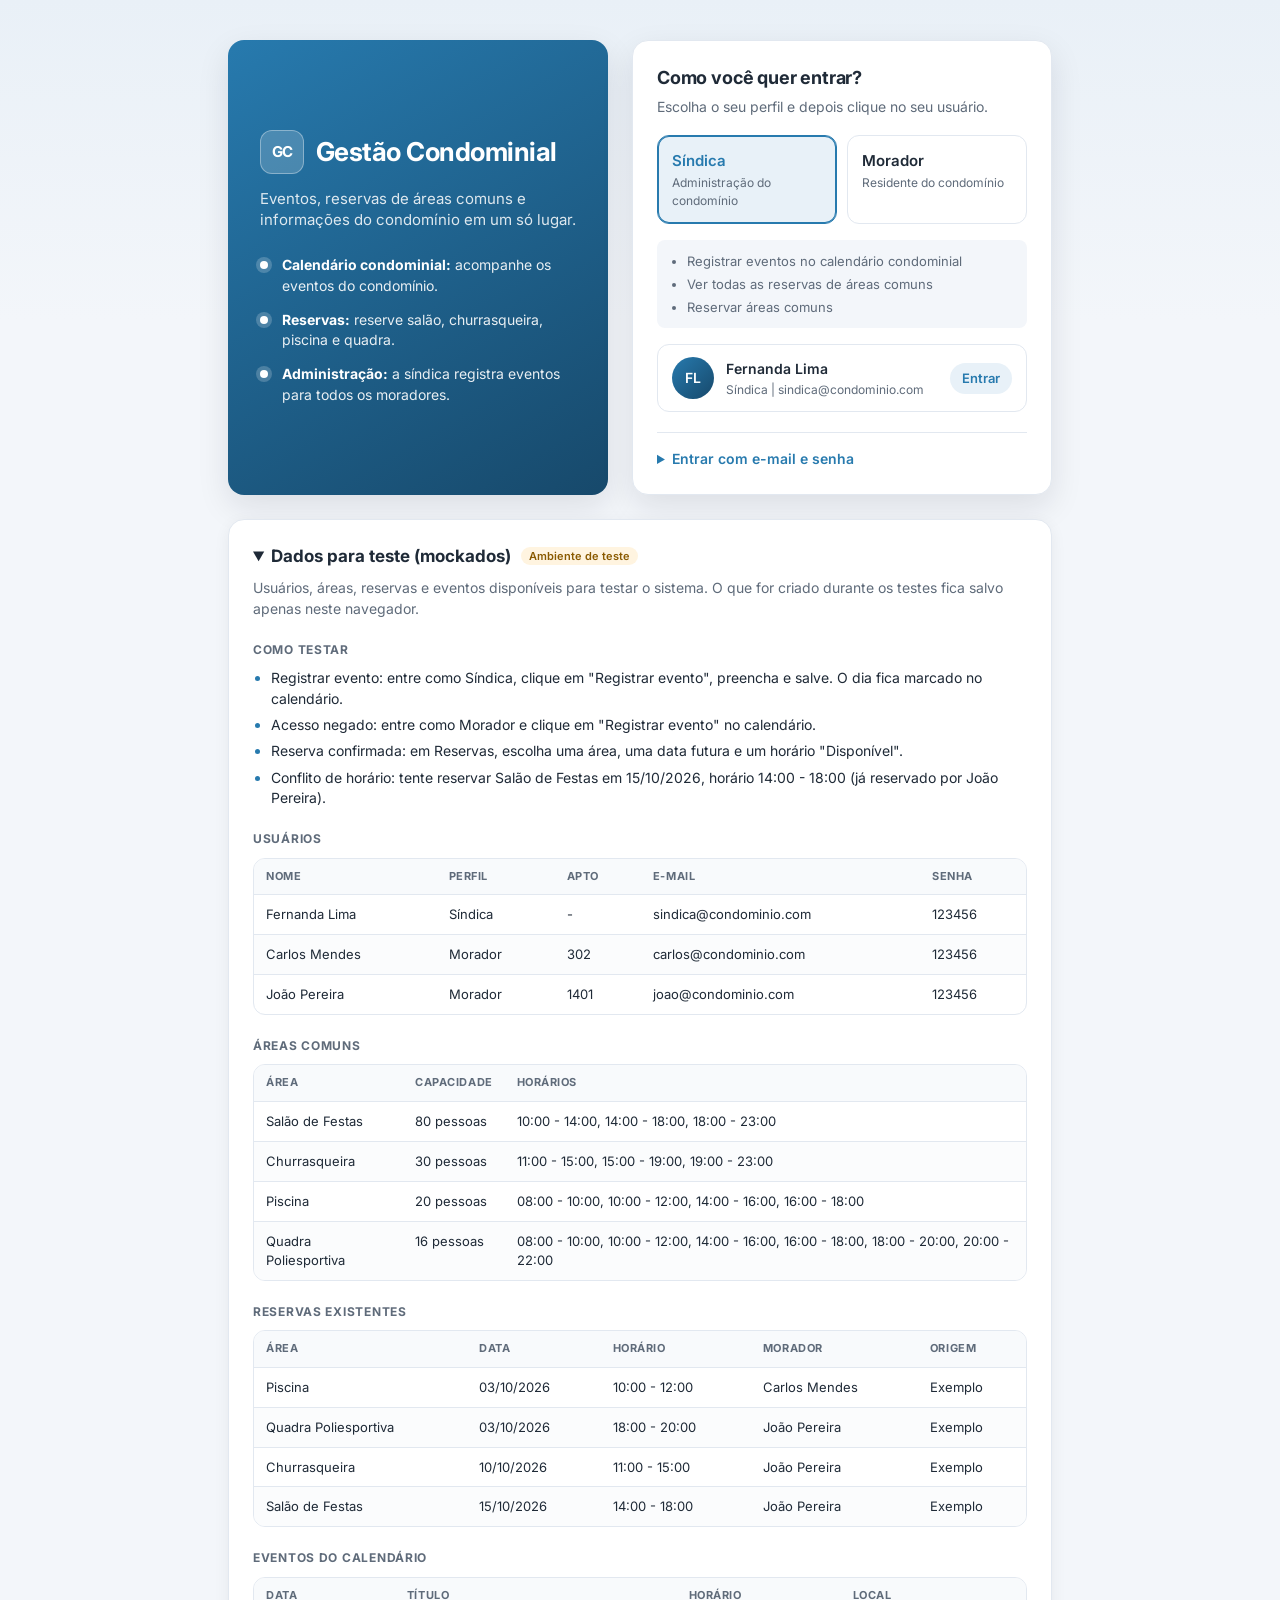
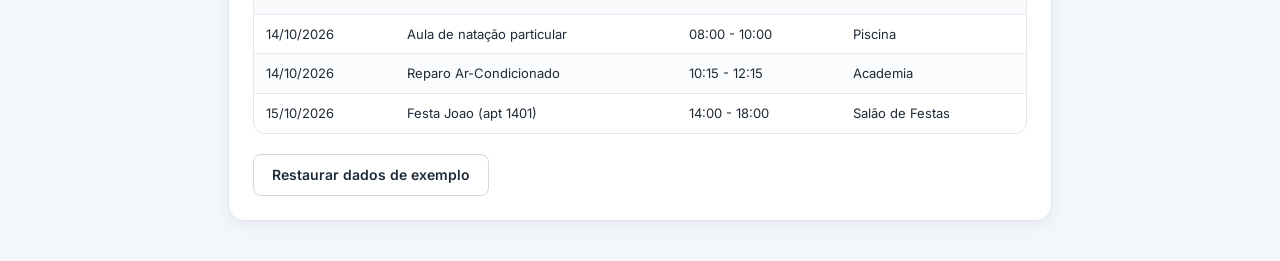
==== pages/calendario-condominial.html @ 02d70ce8 "Adiciona registro de eventos, reservas de areas comuns e pagina inicial" ====
<!DOCTYPE html>
<!--
    calendario-condominial.html
    Página principal após o login. Mostra o calendário do condomínio
    (reaproveitando Calendario.js e Calendario.css) e, ao lado, o painel
    de registro de eventos, liberado apenas para a síndica (administrador).

    data-raiz="../" no <body>: esta página está um nível abaixo da raiz
    (usado por caminho() em Comum.js para montar os links).
-->
<html lang="pt-BR">
<head>
    <meta charset="UTF-8">
    <meta name="viewport" content="width=device-width, initial-scale=1.0">
    <title>Calendário Condominial | Gestão Condominial</title>
    <!-- Estilos do calendário (arquivo original) -->
    <link rel="stylesheet" href="../css/Calendario.css" />
    <!-- Estilos das telas novas; vem depois para ajustar o layout da página -->
    <link rel="stylesheet" href="../css/Sistema.css" />
</head>
<body data-raiz="../">
    <!-- Cabeçalho com menu e usuário logado, montado por renderizarTopo() em Comum.js -->
    <header id="topo" class="topo"></header>

    <main class="pagina">
        <!-- "layout" coloca o calendário e o painel lado a lado (ou empilhados no celular) -->
        <div class="layout">

            <!-- Calendário: mesma estrutura e ids do index.html, pois o Calendario.js
                 procura estes elementos pelo id. O botão "Adicionar Evento" original
                 foi omitido aqui: o registro passa pelo painel ao lado, que verifica
                 a permissão do usuário. -->
            <div class="container">
                <h1 class="header-title" style="text-align: center;">Calendário</h1>

                <!-- Navegação entre meses -->
                <div class="calendar-navigation">
                    <button id="prev-month" class="arrow-btn">&lt;</button>
                    <span id="month-title">Outubro 2026</span>
                    <button id="next-month" class="arrow-btn">&gt;</button>
                </div>

                <!-- Grade do mês: nomes dos dias + dias gerados pelo Calendario.js -->
                <div class="calendar-grid">
                    <div class="day-name">Dom</div>
                    <div class="day-name">Seg</div>
                    <div class="day-name">Ter</div>
                    <div class="day-name">Qua</div>
                    <div class="day-name">Qui</div>
                    <div class="day-name">Sex</div>
                    <div class="day-name">Sáb</div>

                    <div id="calendar-days" class="days-container"></div>
                </div>

                <!-- Lista de eventos do dia clicado (aparece ao clicar em um dia) -->
                <div id="list-container" class="list-container hidden">
                    <h2 id="calendar-description" class="calendar-description">Eventos em:</h2>
                    <div id="events-list"></div>
                </div>
            </div>

            <!-- Painel de registro de eventos (controlado por RegistroEvento.js) -->
            <section class="painel">
                <h2 class="painel-titulo">Eventos do condomínio</h2>
                <p class="painel-texto">
                    Eventos registrados pela administração ficam visíveis no calendário para todos os moradores.
                </p>

                <!-- Mensagens de sucesso, erro de validação ou acesso negado -->
                <div id="mensagem-evento" class="mensagem hidden" role="alert"></div>

                <!-- Abre o formulário (síndica) ou mostra "Acesso negado" (morador) -->
                <button id="btn-novo-evento" type="button" class="btn btn-primario btn-bloco">Registrar evento</button>

                <!-- Formulário do evento; começa escondido -->
                <form id="form-evento" class="formulario hidden" novalidate>
                    <label class="campo">
                        Título
                        <input type="text" id="evento-titulo" maxlength="80" required>
                    </label>
                    <label class="campo">
                        Data
                        <input type="date" id="evento-data" required>
                    </label>
                    <!-- Início e término lado a lado -->
                    <div class="campo-linha">
                        <label class="campo">
                            Início
                            <input type="time" id="evento-inicio" required>
                        </label>
                        <label class="campo">
                            Término
                            <input type="time" id="evento-fim" required>
                        </label>
                    </div>
                    <label class="campo">
                        Local <span class="campo-ajuda">(opcional)</span>
                        <input type="text" id="evento-local" maxlength="60">
                    </label>
                    <div class="form-acoes">
                        <button type="button" id="btn-cancelar-evento" class="btn btn-secundario">Cancelar</button>
                        <button type="submit" class="btn btn-primario">Salvar</button>
                    </div>
                </form>
            </section>
        </div>
    </main>

    <!-- Ordem importa: RegistroEvento.js usa variáveis e funções do Calendario.js,
         por isso é carregado por último. -->
    <script src="../js/DadosMock.js"></script>
    <script src="../js/Comum.js"></script>
    <script src="../js/Calendario.js"></script>
    <script src="../js/RegistroEvento.js"></script>
</body>
</html>
---- css/Calendario.css ----
:root {
    --primary-color: #277aae;
    --background-color: #f5f7fa;
    --card-background: #ffffff;
    --text-color: #333333;
}

body {
    font-family: -apple-system, BlinkMacSystemFont, "Segoe UI", Roboto, Helvetica, Arial, sans-serif;
    background-color: var(--background-color);
    color: var(--text-color);
    margin: 0;
    padding: 20px;
    display: flex;
    justify-content: center;
}

.container {
    width: 100%;
    max-width: 400px;
    background: var(--card-background);
    border-radius: 12px;
    padding: 20px;
    box-shadow: 0 4px 15px rgba(0,0,0,0.05);
}

.header-title {
    font-size: 24px;
    font-weight: bold;
    margin-top: 0;
    margin-bottom: 20px;
}

.calendar-navigation {
    display: flex;
    justify-content: space-between;
    align-items: center;
    margin-bottom: 15px;
    font-weight: bold;
}

.arrow-btn {
    background: none;
    border: none;
    font-size: 18px;
    color: var(--primary-color);
    cursor: pointer;
    padding: 5px 10px;
}

.calendar-grid {
    display: grid;
    grid-template-columns: repeat(7, 1fr);
    gap: 5px;
    text-align: center;
}

.day-name {
    font-size: 12px;
    color: #060505;
    font-weight: 600;
    padding-bottom: 5px;
}

.days-container {
    display: contents;
    color: #060505;
}

.day {
    padding: 10px 0;
    font-size: 14px;
    cursor: pointer;
    border-radius: 50%;
    position: relative;
    aspect-ratio: 1;
    display: flex;
    align-items: center;
    justify-content: center;
}

.day:hover {
    background-color: #9fa2a9b0;
}

.day.marked::after {
    content: '';
    position: absolute;
    bottom: 3px;
    width: 5px;
    height: 5px;
    background-color: var(--primary-color);
    border-radius: 50%;
}

.day.selected {
    background-color: var(--primary-color) !important;
    color: white;
    bottom: 5px;
    border-radius: 100px; 
}

.day.selected::after {
    background-color: white;
}

.day.empty {
    cursor: default;
    background: none !important;
}

.list-container {
    margin-top: 25px;
    border-top: 1px solid #eee;
    padding-top: 15px;
}

.add-event {
    width: 100%;
    padding: 12px;
}

.add-event:disabled {
    background-color: #ccc;
    cursor: not-allowed;
}

.hidden {
    display: none;
}

.calendar-description {
    font-size: 16px;
    font-weight: 600;
    margin-bottom: 15px;
}

.card {
    background: #fafafa;
    border-left: 4px solid var(--primary-color);
    padding: 12px;
    border-radius: 4px;
    margin-bottom: 10px;
}

.event-title {
    font-weight: bold;
    margin: 0 0 5px 0;
}

.event-time {
    font-size: 13px;
    color: #666;
    margin: 2px 0;
}

.event-local {
    font-size: 13px;
    color: #666;
    margin: 2px 0;
}

.no-event {
    color: #888;
    font-style: italic;
    font-size: 14px;
}
---- css/Sistema.css ----
/*
 * Sistema.css
 * ------------------------------------------------------------------
 * Estilos compartilhados das telas do sistema: login, página inicial,
 * registro de eventos e reservas. Usa o mesmo azul de Calendario.css
 * como cor principal, para manter a identidade visual do projeto.
 *
 * Organização:
 *   1. Fonte e variáveis
 *   2. Base
 *   3. Cabeçalho
 *   4. Layout e painéis
 *   5. Formulários
 *   6. Botões
 *   7. Mensagens
 *   8. Reservas
 *   9. Login
 *  10. Página inicial
 *  11. Dados para teste
 *  12. Telas pequenas
 */

/* ---------- 1. Fonte e variáveis ---------- */

/* Fonte Inter (Google Fonts). Sem internet, o navegador usa as
   fontes de sistema definidas no body. */
@import url("https://fonts.googleapis.com/css2?family=Inter:wght@400;500;600;700&display=swap");

:root {
    /* Cores principais */
    --primary-color: #277aae;       /* azul principal (mesmo do calendário) */
    --primary-hover: #1f6390;       /* azul mais escuro ao passar o mouse */
    --primary-dark: #17496b;        /* azul escuro (degradês) */
    --primary-soft: #e8f1f8;        /* azul bem claro (fundos de destaque) */

    /* Fundos e textos */
    --background-color: #f3f6fa;    /* fundo da página */
    --card-background: #ffffff;     /* fundo dos painéis */
    --text-color: #1f2a37;          /* texto principal */
    --muted-color: #5f6b7a;         /* texto secundário */
    --border-color: #e2e8f0;        /* bordas de painéis e campos */

    /* Mensagens */
    --success-bg: #ecf8f0;
    --success-text: #1e6b34;
    --success-border: #3aa561;
    --error-bg: #fdf0ef;
    --error-text: #a12622;
    --error-border: #d9534f;

    /* Medidas reutilizadas */
    --radius-sm: 8px;
    --radius-md: 12px;
    --radius-lg: 16px;
    --shadow-sm: 0 1px 2px rgba(16, 24, 40, 0.05);
    --shadow-md: 0 4px 16px rgba(16, 24, 40, 0.06);
    --shadow-lg: 0 12px 32px rgba(16, 24, 40, 0.10);
    --transicao: 0.15s ease;
}

/* ---------- 2. Base ---------- */

/* Sobrescreve o body do Calendario.css (que centraliza tudo em linha)
   para permitir cabeçalho em cima e conteúdo embaixo. */
body {
    font-family: "Inter", -apple-system, BlinkMacSystemFont, "Segoe UI", Roboto, Helvetica, Arial, sans-serif;
    background: linear-gradient(180deg, #e9f0f7 0, var(--background-color) 320px);
    background-color: var(--background-color);
    color: var(--text-color);
    margin: 0;
    padding: 0;
    display: block;
    min-height: 100vh;
    line-height: 1.45;
    -webkit-font-smoothing: antialiased;
}

/* Esconde elementos. O !important garante que funcione mesmo em
   elementos que definem "display" em outra classe (ex.: .formulario). */
.hidden {
    display: none !important;
}

/* Contorno visível ao navegar pelo teclado (Tab), em qualquer elemento clicável */
a:focus-visible,
button:focus-visible,
summary:focus-visible {
    outline: 2px solid var(--primary-color);
    outline-offset: 2px;
}

/* ---------- 3. Cabeçalho ---------- */

/* Barra do topo, fixa ao rolar a página */
.topo {
    position: sticky;
    top: 0;
    z-index: 10;
    background: rgba(255, 255, 255, 0.92);
    backdrop-filter: blur(8px);
    border-bottom: 1px solid var(--border-color);
    padding: 12px 24px;
    display: flex;
    flex-wrap: wrap;
    align-items: center;
    justify-content: space-between;
    gap: 12px 20px;
}

/* Nome do sistema, com um selo "GC" (Gestão Condominial) feito em CSS */
.topo-marca {
    display: flex;
    align-items: center;
    gap: 10px;
    font-weight: 700;
    font-size: 17px;
    color: var(--text-color);
    letter-spacing: -0.01em;
}

.topo-marca::before {
    content: "GC";
    width: 34px;
    height: 34px;
    border-radius: 10px;
    background: linear-gradient(135deg, var(--primary-color), var(--primary-dark));
    color: #ffffff;
    font-size: 13px;
    font-weight: 700;
    display: flex;
    align-items: center;
    justify-content: center;
}

/* Menu de navegação em formato de "pílulas" */
.topo-nav {
    display: flex;
    gap: 4px;
    padding: 4px;
    background: var(--background-color);
    border-radius: 999px;
}

.topo-link {
    color: var(--muted-color);
    text-decoration: none;
    font-size: 14px;
    font-weight: 500;
    padding: 6px 16px;
    border-radius: 999px;
    transition: background var(--transicao), color var(--transicao);
}

.topo-link:hover {
    color: var(--text-color);
    background: #ffffff;
}

/* Link da página atual */
.topo-link.ativo {
    background: #ffffff;
    color: var(--primary-color);
    font-weight: 600;
    box-shadow: var(--shadow-sm);
}

/* Nome, cargo e botão "Sair" */
.topo-usuario {
    display: flex;
    align-items: center;
    gap: 10px;
    font-size: 14px;
    font-weight: 500;
}

/* Etiqueta com o cargo (ex.: "Síndica", "Morador") */
.perfil-badge {
    font-size: 12px;
    font-weight: 600;
    padding: 3px 10px;
    border-radius: 999px;
    background: var(--primary-soft);
    color: var(--primary-color);
}

/* ---------- 4. Layout e painéis ---------- */

/* Espaçamento da área de conteúdo */
.pagina {
    padding: 28px 16px 40px;
}

/* Coloca os painéis lado a lado; em telas estreitas, um embaixo do outro */
.layout {
    display: flex;
    flex-wrap: wrap;
    justify-content: center;
    align-items: flex-start;
    gap: 24px;
}

/* Largura dos painéis dentro do layout (inclui o .container do calendário) */
.layout > .container,
.layout > .painel {
    flex: 1 1 340px;
    max-width: 420px;
}

/* Deixa o cartão do calendário com a mesma borda e sombra dos painéis */
.layout > .container {
    border: 1px solid var(--border-color);
    box-shadow: var(--shadow-md);
    border-radius: var(--radius-lg);
}

/* Cartão branco que envolve cada bloco de conteúdo */
.painel {
    background: var(--card-background);
    border: 1px solid var(--border-color);
    border-radius: var(--radius-lg);
    padding: 24px;
    box-shadow: var(--shadow-md);
}

.painel-titulo {
    font-size: 18px;
    font-weight: 700;
    letter-spacing: -0.01em;
    margin: 0 0 6px 0;
}

/* Texto explicativo abaixo do título */
.painel-texto {
    font-size: 14px;
    color: var(--muted-color);
    margin: 0 0 18px 0;
}

/* ---------- 5. Formulários ---------- */

/* Campos empilhados com espaço entre eles */
.formulario {
    display: flex;
    flex-direction: column;
    gap: 16px;
}

/* Um campo: rótulo em cima, entrada embaixo.
   Também usado no <fieldset> de horários (por isso zera borda/padding). */
.campo {
    display: flex;
    flex-direction: column;
    gap: 6px;
    font-size: 13px;
    font-weight: 600;
    color: var(--text-color);
    border: none;
    padding: 0;
    margin: 0;
    min-width: 0;
}

.campo legend {
    padding: 0;
    margin-bottom: 8px;
}

/* Caixas de texto, data, hora e seleção */
.campo input,
.campo select {
    font: inherit;
    font-size: 14px;
    font-weight: 400;
    color: inherit;
    background: #ffffff;
    padding: 10px 12px;
    border: 1px solid #cfd8e3;
    border-radius: var(--radius-sm);
    transition: border-color var(--transicao), box-shadow var(--transicao);
}

.campo input:hover,
.campo select:hover {
    border-color: #aebccb;
}

/* Campo em foco: borda azul com um halo suave */
.campo input:focus,
.campo select:focus {
    outline: none;
    border-color: var(--primary-color);
    box-shadow: 0 0 0 3px rgba(39, 122, 174, 0.18);
}

/* Dois campos na mesma linha (ex.: início e término) */
.campo-linha {
    display: grid;
    grid-template-columns: 1fr 1fr;
    gap: 12px;
}

/* Texto de ajuda pequeno e cinza */
.campo-ajuda {
    font-size: 12px;
    font-weight: 400;
    color: var(--muted-color);
    margin: 0;
}

/* Botões do rodapé do formulário, alinhados à direita */
.form-acoes {
    display: flex;
    justify-content: flex-end;
    gap: 10px;
    margin-top: 4px;
}

/* ---------- 6. Botões ---------- */

/* Base comum a todos os botões */
.btn {
    font: inherit;
    font-size: 14px;
    font-weight: 600;
    padding: 10px 18px;
    border-radius: var(--radius-sm);
    border: 1px solid transparent;
    cursor: pointer;
    transition: background var(--transicao), border-color var(--transicao),
                box-shadow var(--transicao), transform var(--transicao);
}

/* Leve "afundar" ao clicar */
.btn:active {
    transform: translateY(1px);
}

/* Ação principal (azul) */
.btn-primario {
    background: var(--primary-color);
    color: #ffffff;
    box-shadow: 0 1px 2px rgba(23, 73, 107, 0.25);
}

.btn-primario:hover {
    background: var(--primary-hover);
    box-shadow: 0 4px 12px rgba(23, 73, 107, 0.25);
}

/* Ação secundária (branco com borda) */
.btn-secundario {
    background: #ffffff;
    color: var(--text-color);
    border-color: #cfd8e3;
}

.btn-secundario:hover {
    background: var(--background-color);
    border-color: #aebccb;
}

/* Botão ocupando toda a largura */
.btn-bloco {
    width: 100%;
}

/* Botão menor (ex.: "Sair") */
.btn-pequeno {
    padding: 6px 12px;
    font-size: 13px;
}

/* Links com aparência de botão */
a.btn {
    display: inline-block;
    text-decoration: none;
}

/* ---------- 7. Mensagens ---------- */

/* Caixa de mensagem com uma faixa colorida à esquerda;
   a cor vem de .mensagem-sucesso ou .mensagem-erro */
.mensagem {
    font-size: 14px;
    font-weight: 500;
    padding: 12px 14px;
    border-radius: var(--radius-sm);
    border-left: 4px solid transparent;
    margin-bottom: 16px;
}

.mensagem-sucesso {
    background: var(--success-bg);
    color: var(--success-text);
    border-left-color: var(--success-border);
}

.mensagem-erro {
    background: var(--error-bg);
    color: var(--error-text);
    border-left-color: var(--error-border);
}

/* Texto exibido quando uma lista está vazia */
.lista-vazia {
    font-size: 14px;
    font-weight: 400;
    font-style: italic;
    color: #8a94a3;
    margin: 0;
}

/* ---------- 8. Reservas ---------- */

/* Grade de horários: quantas colunas couberem, com no mínimo 130px cada */
.lista-horarios {
    display: grid;
    grid-template-columns: repeat(auto-fill, minmax(130px, 1fr));
    gap: 10px;
}

/* Aviso "Selecione uma área..." ocupa a linha inteira da grade */
.lista-horarios .lista-vazia {
    grid-column: 1 / -1;
}

/* Botão de um horário (faixa de horas + situação) */
.horario {
    font: inherit;
    color: inherit;
    text-align: left;
    display: flex;
    flex-direction: column;
    gap: 4px;
    padding: 12px;
    background: #ffffff;
    border: 1px solid var(--border-color);
    border-radius: var(--radius-md);
    cursor: pointer;
    transition: border-color var(--transicao), box-shadow var(--transicao), background var(--transicao);
}

.horario:hover {
    border-color: var(--primary-color);
    box-shadow: var(--shadow-sm);
}

/* Faixa de horário (ex.: "14:00 - 18:00") */
.horario-hora {
    font-size: 14px;
    font-weight: 600;
}

/* Situação com um pontinho colorido antes do texto:
   verde para "Disponível"... */
.horario-status {
    display: flex;
    align-items: center;
    gap: 6px;
    font-size: 12px;
    font-weight: 500;
    color: var(--success-text);
}

.horario-status::before {
    content: "";
    width: 7px;
    height: 7px;
    border-radius: 50%;
    background: currentColor;
}

/* ...e vermelho para "Ocupado", com fundo acinzentado */
.horario.ocupado {
    background: #f7f8fa;
}

.horario.ocupado .horario-status {
    color: var(--error-text);
}

/* Horário escolhido pelo morador */
.horario.selecionado {
    background: var(--primary-soft);
    border-color: var(--primary-color);
    box-shadow: inset 0 0 0 1px var(--primary-color);
}

/* Lista "Minhas reservas" sem marcadores */
.lista-reservas {
    list-style: none;
    padding: 0;
    margin: 0;
    display: flex;
    flex-direction: column;
    gap: 10px;
}

/* Cada reserva, com a faixa azul à esquerda como os cards do calendário */
.reserva-item {
    background: #f8fafc;
    border: 1px solid var(--border-color);
    border-left: 4px solid var(--primary-color);
    border-radius: var(--radius-sm);
    padding: 12px 14px;
}

.reserva-area {
    font-weight: 600;
    margin: 0 0 4px 0;
}

.reserva-detalhe {
    font-size: 13px;
    color: var(--muted-color);
    margin: 0;
}

/* ---------- 9. Login ---------- */

/* Tela dividida: apresentação à esquerda e acesso à direita.
   Em telas estreitas, as partes ficam uma embaixo da outra. */
.login {
    min-height: 100vh;
    box-sizing: border-box;
    display: flex;
    flex-wrap: wrap;
    align-items: stretch;
    justify-content: center;
    align-content: center;
    gap: 24px;
    padding: 40px 16px;
}

/* Bloco de apresentação: cartão azul em degradê com texto branco */
.login-apresentacao {
    flex: 1 1 300px;
    max-width: 380px;
    box-sizing: border-box;
    padding: 36px 32px;
    border-radius: var(--radius-lg);
    background: linear-gradient(150deg, var(--primary-color) 0%, var(--primary-dark) 100%);
    color: #ffffff;
    box-shadow: var(--shadow-lg);
    display: flex;
    flex-direction: column;
    justify-content: center;
}

/* Nome do sistema, com o mesmo selo "GC" do cabeçalho (em versão clara) */
.login-marca {
    display: flex;
    align-items: center;
    gap: 12px;
    font-size: 26px;
    font-weight: 700;
    letter-spacing: -0.02em;
    margin: 0 0 14px 0;
}

.login-marca::before {
    content: "GC";
    width: 42px;
    height: 42px;
    flex-shrink: 0;
    border-radius: 12px;
    background: rgba(255, 255, 255, 0.18);
    border: 1px solid rgba(255, 255, 255, 0.35);
    font-size: 15px;
    display: flex;
    align-items: center;
    justify-content: center;
}

.login-texto {
    font-size: 15px;
    color: rgba(255, 255, 255, 0.85);
    margin: 0 0 24px 0;
}

/* Lista dos recursos do sistema, com marcadores circulares próprios */
.login-recursos {
    list-style: none;
    margin: 0;
    padding: 0;
    display: flex;
    flex-direction: column;
    gap: 14px;
    font-size: 14px;
    color: rgba(255, 255, 255, 0.9);
}

.login-recursos li {
    position: relative;
    padding-left: 22px;
}

.login-recursos li::before {
    content: "";
    position: absolute;
    left: 0;
    top: 6px;
    width: 8px;
    height: 8px;
    border-radius: 50%;
    background: #ffffff;
    box-shadow: 0 0 0 4px rgba(255, 255, 255, 0.2);
}

.login-recursos strong {
    color: #ffffff;
}

/* Painel de acesso (perfis, usuários e formulário) */
.login-acesso {
    flex: 1 1 340px;
    max-width: 420px;
    box-sizing: border-box;
    box-shadow: var(--shadow-lg);
}

/* Botões de perfil lado a lado */
.perfis {
    display: grid;
    grid-template-columns: repeat(auto-fit, minmax(140px, 1fr));
    gap: 10px;
    margin-bottom: 16px;
}

/* Um botão de perfil (nome + resumo) */
.perfil-opcao {
    font: inherit;
    color: inherit;
    text-align: left;
    display: flex;
    flex-direction: column;
    gap: 2px;
    padding: 14px;
    background: #ffffff;
    border: 1px solid var(--border-color);
    border-radius: var(--radius-md);
    cursor: pointer;
    transition: border-color var(--transicao), background var(--transicao), box-shadow var(--transicao);
}

.perfil-opcao:hover {
    border-color: var(--primary-color);
}

/* Perfil escolhido */
.perfil-opcao[aria-pressed="true"] {
    background: var(--primary-soft);
    border-color: var(--primary-color);
    box-shadow: inset 0 0 0 1px var(--primary-color);
}

.perfil-nome {
    font-size: 15px;
    font-weight: 600;
}

.perfil-opcao[aria-pressed="true"] .perfil-nome {
    color: var(--primary-color);
}

.perfil-resumo {
    font-size: 12px;
    color: var(--muted-color);
}

/* O que o perfil escolhido pode fazer, em uma caixa cinza clara */
.perfil-permissoes {
    margin: 0 0 16px 0;
    padding: 12px 14px 12px 30px;
    background: var(--background-color);
    border-radius: var(--radius-sm);
    font-size: 13px;
    color: var(--muted-color);
    display: flex;
    flex-direction: column;
    gap: 4px;
}

/* Cartões dos usuários */
.usuarios-lista {
    display: flex;
    flex-direction: column;
    gap: 8px;
}

/* Um cartão de usuário: avatar, nome/detalhe e "Entrar" */
.usuario-card {
    font: inherit;
    color: inherit;
    text-align: left;
    width: 100%;
    display: flex;
    align-items: center;
    gap: 12px;
    padding: 12px 14px;
    background: #ffffff;
    border: 1px solid var(--border-color);
    border-radius: var(--radius-md);
    cursor: pointer;
    transition: border-color var(--transicao), box-shadow var(--transicao), transform var(--transicao);
}

.usuario-card:hover {
    border-color: var(--primary-color);
    box-shadow: var(--shadow-md);
    transform: translateY(-1px);
}

/* Círculo com as iniciais do nome */
.avatar {
    width: 42px;
    height: 42px;
    flex-shrink: 0;
    border-radius: 50%;
    background: linear-gradient(135deg, var(--primary-color), var(--primary-dark));
    color: #ffffff;
    font-size: 14px;
    font-weight: 600;
    display: flex;
    align-items: center;
    justify-content: center;
}

/* Nome e detalhe ocupam o espaço do meio */
.usuario-info {
    flex: 1;
    min-width: 0;
    display: flex;
    flex-direction: column;
    gap: 2px;
}

.usuario-nome {
    font-size: 14px;
    font-weight: 600;
}

/* E-mail longo é cortado com "..." em vez de quebrar o cartão */
.usuario-detalhe {
    font-size: 12px;
    color: var(--muted-color);
    overflow: hidden;
    text-overflow: ellipsis;
    white-space: nowrap;
}

/* Texto "Entrar" em formato de pequeno botão */
.usuario-entrar {
    font-size: 13px;
    font-weight: 600;
    color: var(--primary-color);
    padding: 6px 12px;
    border-radius: 999px;
    background: var(--primary-soft);
    transition: background var(--transicao), color var(--transicao);
}

.usuario-card:hover .usuario-entrar {
    background: var(--primary-color);
    color: #ffffff;
}

/* Login com e-mail e senha, recolhido por padrão */
.login-manual {
    margin-top: 20px;
    padding-top: 16px;
    border-top: 1px solid var(--border-color);
}

.login-manual summary {
    cursor: pointer;
    font-size: 14px;
    font-weight: 600;
    color: var(--primary-color);
}

.login-manual .formulario {
    margin-top: 16px;
}

/* ---------- 10. Página inicial ---------- */

/* Coluna central da página inicial */
.inicio {
    max-width: 1080px;
    margin: 0 auto;
    display: flex;
    flex-direction: column;
    gap: 24px;
}

/* Faixa de boas-vindas: azul em degradê, saudação à esquerda e atalhos à direita */
.boas-vindas {
    display: flex;
    flex-wrap: wrap;
    align-items: center;
    justify-content: space-between;
    gap: 20px;
    padding: 28px 32px;
    border: none;
    background: linear-gradient(135deg, var(--primary-color) 0%, var(--primary-dark) 100%);
    color: #ffffff;
    box-shadow: var(--shadow-lg);
}

.boas-vindas-titulo {
    font-size: 26px;
    font-weight: 700;
    letter-spacing: -0.02em;
    margin: 0 0 4px 0;
}

.boas-vindas-data {
    font-size: 14px;
    color: rgba(255, 255, 255, 0.8);
    margin: 0;
}

/* Botões de atalho */
.acoes-rapidas {
    display: flex;
    flex-wrap: wrap;
    gap: 10px;
}

/* Na faixa azul, o botão principal fica branco... */
.boas-vindas .btn-primario {
    background: #ffffff;
    color: var(--primary-dark);
}

.boas-vindas .btn-primario:hover {
    background: var(--primary-soft);
}

/* ...e os secundários ficam translúcidos */
.boas-vindas .btn-secundario {
    background: rgba(255, 255, 255, 0.12);
    border-color: rgba(255, 255, 255, 0.35);
    color: #ffffff;
}

.boas-vindas .btn-secundario:hover {
    background: rgba(255, 255, 255, 0.22);
}

/* Painéis em colunas: quantas couberem, com no mínimo 290px cada */
.inicio-grade {
    display: grid;
    grid-template-columns: repeat(auto-fit, minmax(290px, 1fr));
    align-items: start;
    gap: 24px;
}

/* Título do painel com um link à direita, separados por uma linha */
.painel-cabecalho {
    display: flex;
    align-items: baseline;
    justify-content: space-between;
    gap: 10px;
    padding-bottom: 14px;
    margin-bottom: 16px;
    border-bottom: 1px solid var(--border-color);
}

.painel-cabecalho .painel-titulo {
    margin: 0;
}

.painel-link {
    font-size: 13px;
    font-weight: 600;
    color: var(--primary-color);
    text-decoration: none;
    white-space: nowrap;
}

.painel-link:hover {
    text-decoration: underline;
}

/* Lista de eventos/reservas */
.lista-eventos {
    list-style: none;
    padding: 0;
    margin: 0;
    display: flex;
    flex-direction: column;
    gap: 6px;
}

/* Um item: selo de data + informações; destaca ao passar o mouse */
.evento-item {
    display: flex;
    align-items: center;
    gap: 14px;
    padding: 8px;
    margin: 0 -8px;
    border-radius: var(--radius-md);
    transition: background var(--transicao);
}

.evento-item:hover {
    background: var(--background-color);
}

/* Selo com o dia e o mês */
.data-badge {
    width: 50px;
    flex-shrink: 0;
    padding: 6px 0;
    text-align: center;
    border-radius: 10px;
    background: var(--primary-soft);
    color: var(--primary-color);
    border: 1px solid #d3e4f1;
}

.data-badge-dia {
    display: block;
    font-size: 19px;
    font-weight: 700;
    line-height: 1.1;
}

.data-badge-mes {
    display: block;
    font-size: 11px;
    font-weight: 600;
    text-transform: uppercase;
    letter-spacing: 0.04em;
}

.evento-info {
    min-width: 0;
}

.evento-nome {
    font-size: 14px;
    font-weight: 600;
    margin: 0 0 2px 0;
}

.evento-detalhe {
    font-size: 13px;
    color: var(--muted-color);
    margin: 0;
}

/* Dados do usuário: rótulo à esquerda, valor à direita, com linhas divisórias */
.dados-perfil {
    display: grid;
    grid-template-columns: auto 1fr;
    margin: 12px 0 0 0;
    font-size: 14px;
}

.dados-perfil dt,
.dados-perfil dd {
    padding: 9px 0;
    border-bottom: 1px solid var(--border-color);
}

.dados-perfil dt {
    font-weight: 500;
    color: var(--muted-color);
    padding-right: 16px;
}

.dados-perfil dd {
    margin: 0;
    font-weight: 500;
    overflow-wrap: anywhere;
}

/* Subtítulo pequeno em letras maiúsculas */
.subtitulo {
    font-size: 12px;
    font-weight: 700;
    text-transform: uppercase;
    letter-spacing: 0.06em;
    color: var(--muted-color);
    margin: 22px 0 10px 0;
}

/* Lista de permissões do perfil / dicas de teste */
.lista-permissoes {
    margin: 0;
    padding-left: 18px;
    font-size: 14px;
    display: flex;
    flex-direction: column;
    gap: 6px;
}

.lista-permissoes li::marker {
    color: var(--primary-color);
}

/* ---------- 11. Dados para teste ---------- */

/* Na tela de login, ocupa a largura toda abaixo das duas colunas */
.login > .dados-teste {
    flex: 1 1 100%;
    max-width: 824px;
    box-sizing: border-box;
}

/* Título clicável que abre/fecha a seção, com a etiqueta "Ambiente de teste" */
.dados-teste-titulo {
    cursor: pointer;
    font-size: 17px;
    font-weight: 700;
}

.dados-teste-titulo::after {
    content: "Ambiente de teste";
    margin-left: 10px;
    padding: 2px 8px;
    border-radius: 999px;
    background: #fff4e0;
    color: #8a5a00;
    font-size: 11px;
    font-weight: 600;
    vertical-align: middle;
}

.dados-teste details[open] .dados-teste-titulo {
    margin-bottom: 10px;
}

/* Contêiner da tabela: bordas arredondadas e rolagem lateral em telas pequenas */
.tabela-rolagem {
    overflow-x: auto;
    border: 1px solid var(--border-color);
    border-radius: var(--radius-md);
}

.tabela {
    width: 100%;
    border-collapse: collapse;
    font-size: 13px;
}

.tabela th,
.tabela td {
    text-align: left;
    padding: 10px 12px;
    border-bottom: 1px solid var(--border-color);
    vertical-align: top;
}

/* Cabeçalho da tabela em cinza, letras maiúsculas pequenas */
.tabela th {
    font-size: 11px;
    font-weight: 700;
    text-transform: uppercase;
    letter-spacing: 0.05em;
    color: var(--muted-color);
    background: #f8fafc;
    white-space: nowrap;
}

/* Última linha sem borda (o contêiner já tem) */
.tabela tbody tr:last-child td {
    border-bottom: none;
}

/* Linhas alternadas e destaque ao passar o mouse */
.tabela tbody tr:nth-child(even) {
    background: #fbfcfd;
}

.tabela tbody tr:hover {
    background: var(--primary-soft);
}

/* Botão "Restaurar dados de exemplo" */
.dados-teste-acoes {
    margin-top: 20px;
}

/* ---------- 12. Telas pequenas (celular) ---------- */

@media (max-width: 600px) {
    /* Cabeçalho mais compacto */
    .topo {
        padding: 10px 16px;
    }

    /* Início e término um embaixo do outro */
    .campo-linha {
        grid-template-columns: 1fr;
    }

    /* Painéis e faixas com menos espaço interno */
    .painel {
        padding: 18px;
    }

    .boas-vindas,
    .login-apresentacao {
        padding: 24px 20px;
    }

    .boas-vindas-titulo {
        font-size: 22px;
    }
}
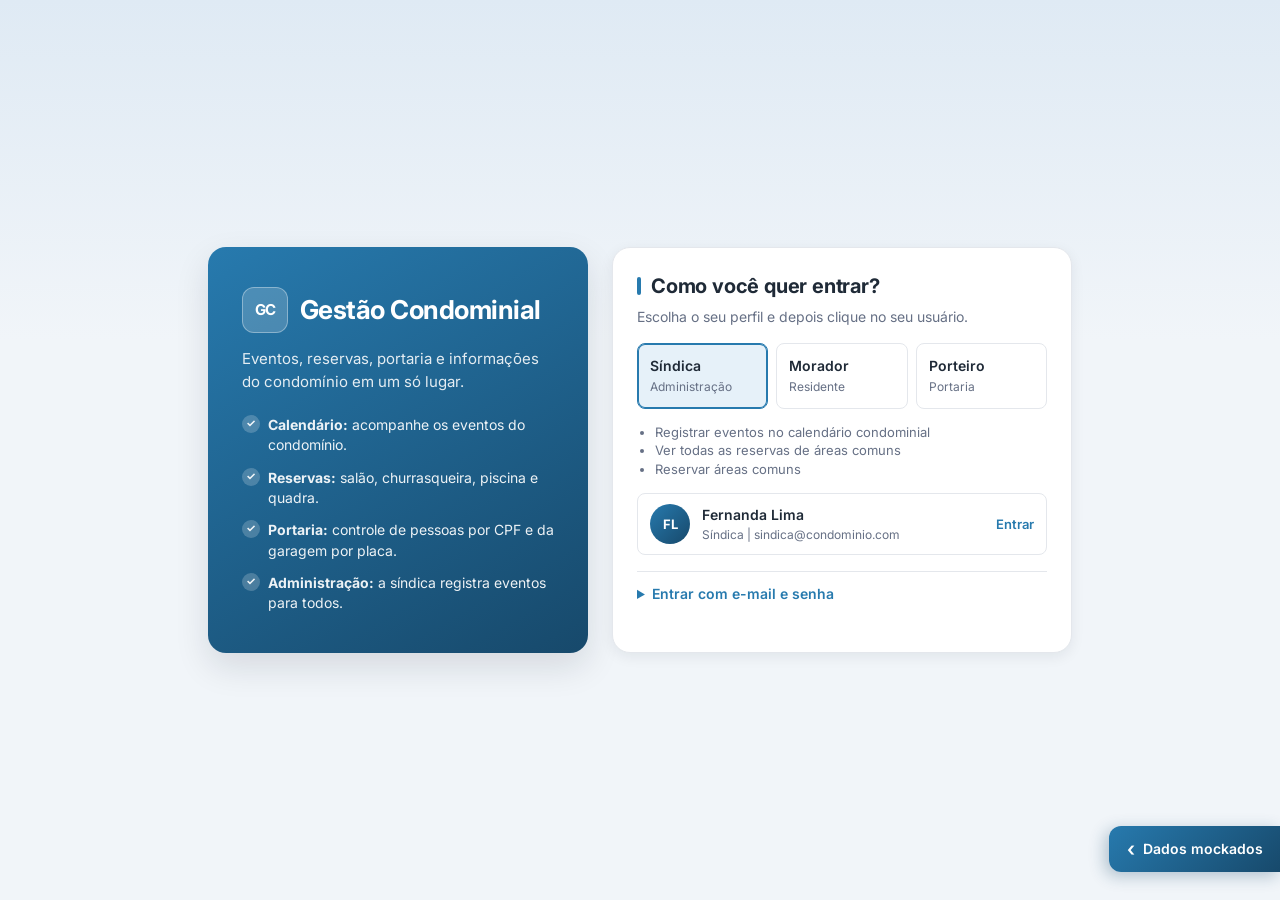
==== commit 163a054d: "porteiro, suas funções e repaginada no visual" ====
--- a/pages/calendario-condominial.html
+++ b/pages/calendario-condominial.html
@@ -95,7 +95,7 @@
                         </label>
                     </div>
                     <label class="campo">
-                        Local <span class="campo-ajuda">(opcional)</span>
+                        <span>Local <span class="campo-ajuda">(opcional)</span></span>
                         <input type="text" id="evento-local" maxlength="60">
                     </label>
                     <div class="form-acoes">
@@ -113,5 +113,6 @@
     <script src="../js/Comum.js"></script>
     <script src="../js/Calendario.js"></script>
     <script src="../js/RegistroEvento.js"></script>
+    <script src="../js/DadosTeste.js"></script>
 </body>
 </html>
--- a/css/Sistema.css
+++ b/css/Sistema.css
@@ -1,9 +1,10 @@
 /*
  * Sistema.css
  * ------------------------------------------------------------------
- * Estilos compartilhados das telas do sistema: login, página inicial,
- * registro de eventos e reservas. Usa o mesmo azul de Calendario.css
- * como cor principal, para manter a identidade visual do projeto.
+ * Estilos compartilhados das telas do sistema. Visual limpo e organizado,
+ * com o azul do calendário como cor principal: cabeçalho com selo, faixa de
+ * boas-vindas em degradê, cartões com sombra suave e títulos com destaque,
+ * resultados da portaria bem visíveis e menu lateral de dados em azul.
  *
  * Organização:
  *   1. Fonte e variáveis
@@ -16,8 +17,9 @@
  *   8. Reservas
  *   9. Login
  *  10. Página inicial
- *  11. Dados para teste
- *  12. Telas pequenas
+ *  11. Portaria
+ *  12. Menu lateral "Dados mockados"
+ *  13. Telas pequenas
  */
 
 /* ---------- 1. Fonte e variáveis ---------- */
@@ -27,20 +29,17 @@
 @import url("https://fonts.googleapis.com/css2?family=Inter:wght@400;500;600;700&display=swap");
 
 :root {
-    /* Cores principais */
     --primary-color: #277aae;       /* azul principal (mesmo do calendário) */
-    --primary-hover: #1f6390;       /* azul mais escuro ao passar o mouse */
+    --primary-hover: #1f6390;
     --primary-dark: #17496b;        /* azul escuro (degradês) */
-    --primary-soft: #e8f1f8;        /* azul bem claro (fundos de destaque) */
-
-    /* Fundos e textos */
-    --background-color: #f3f6fa;    /* fundo da página */
-    --card-background: #ffffff;     /* fundo dos painéis */
-    --text-color: #1f2a37;          /* texto principal */
-    --muted-color: #5f6b7a;         /* texto secundário */
-    --border-color: #e2e8f0;        /* bordas de painéis e campos */
-
-    /* Mensagens */
+    --primary-soft: #e6f1f9;        /* fundo de destaque claro */
+
+    --background-color: #f1f5f9;
+    --card-background: #ffffff;
+    --text-color: #1f2a37;
+    --muted-color: #667085;
+    --border-color: #e4e7ec;
+
     --success-bg: #ecf8f0;
     --success-text: #1e6b34;
     --success-border: #3aa561;
@@ -48,23 +47,21 @@
     --error-text: #a12622;
     --error-border: #d9534f;
 
-    /* Medidas reutilizadas */
     --radius-sm: 8px;
-    --radius-md: 12px;
-    --radius-lg: 16px;
-    --shadow-sm: 0 1px 2px rgba(16, 24, 40, 0.05);
-    --shadow-md: 0 4px 16px rgba(16, 24, 40, 0.06);
-    --shadow-lg: 0 12px 32px rgba(16, 24, 40, 0.10);
+    --radius-md: 14px;
+    --radius-lg: 18px;
+    --shadow-sm: 0 1px 2px rgba(16, 24, 40, 0.06);
+    --shadow-md: 0 4px 14px rgba(16, 24, 40, 0.07);
+    --shadow-lg: 0 14px 34px rgba(16, 24, 40, 0.12);
     --transicao: 0.15s ease;
 }
 
 /* ---------- 2. Base ---------- */
 
-/* Sobrescreve o body do Calendario.css (que centraliza tudo em linha)
-   para permitir cabeçalho em cima e conteúdo embaixo. */
+/* Sobrescreve o body do Calendario.css (que centraliza tudo em linha). */
 body {
     font-family: "Inter", -apple-system, BlinkMacSystemFont, "Segoe UI", Roboto, Helvetica, Arial, sans-serif;
-    background: linear-gradient(180deg, #e9f0f7 0, var(--background-color) 320px);
+    background: linear-gradient(180deg, #dfeaf4 0, var(--background-color) 340px);
     background-color: var(--background-color);
     color: var(--text-color);
     margin: 0;
@@ -76,12 +73,12 @@
 }
 
 /* Esconde elementos. O !important garante que funcione mesmo em
-   elementos que definem "display" em outra classe (ex.: .formulario). */
+   elementos que definem "display" em outra classe. */
 .hidden {
     display: none !important;
 }
 
-/* Contorno visível ao navegar pelo teclado (Tab), em qualquer elemento clicável */
+/* Contorno visível ao navegar pelo teclado (Tab) */
 a:focus-visible,
 button:focus-visible,
 summary:focus-visible {
@@ -91,23 +88,23 @@
 
 /* ---------- 3. Cabeçalho ---------- */
 
-/* Barra do topo, fixa ao rolar a página */
 .topo {
     position: sticky;
     top: 0;
     z-index: 10;
-    background: rgba(255, 255, 255, 0.92);
+    background: rgba(255, 255, 255, 0.95);
     backdrop-filter: blur(8px);
     border-bottom: 1px solid var(--border-color);
-    padding: 12px 24px;
+    box-shadow: var(--shadow-sm);
+    padding: 10px 28px;
     display: flex;
     flex-wrap: wrap;
     align-items: center;
     justify-content: space-between;
-    gap: 12px 20px;
-}
-
-/* Nome do sistema, com um selo "GC" (Gestão Condominial) feito em CSS */
+    gap: 10px 24px;
+}
+
+/* Nome do sistema com o selo "GC" (Gestão Condominial) */
 .topo-marca {
     display: flex;
     align-items: center;
@@ -120,8 +117,8 @@
 
 .topo-marca::before {
     content: "GC";
-    width: 34px;
-    height: 34px;
+    width: 36px;
+    height: 36px;
     border-radius: 10px;
     background: linear-gradient(135deg, var(--primary-color), var(--primary-dark));
     color: #ffffff;
@@ -130,9 +127,10 @@
     display: flex;
     align-items: center;
     justify-content: center;
-}
-
-/* Menu de navegação em formato de "pílulas" */
+    box-shadow: 0 2px 6px rgba(23, 73, 107, 0.3);
+}
+
+/* Menu em pílulas; a página atual fica azul e preenchida */
 .topo-nav {
     display: flex;
     gap: 4px;
@@ -145,8 +143,8 @@
     color: var(--muted-color);
     text-decoration: none;
     font-size: 14px;
-    font-weight: 500;
-    padding: 6px 16px;
+    font-weight: 600;
+    padding: 7px 18px;
     border-radius: 999px;
     transition: background var(--transicao), color var(--transicao);
 }
@@ -156,15 +154,12 @@
     background: #ffffff;
 }
 
-/* Link da página atual */
 .topo-link.ativo {
-    background: #ffffff;
-    color: var(--primary-color);
-    font-weight: 600;
-    box-shadow: var(--shadow-sm);
-}
-
-/* Nome, cargo e botão "Sair" */
+    background: var(--primary-color);
+    color: #ffffff;
+    box-shadow: 0 2px 6px rgba(39, 122, 174, 0.35);
+}
+
 .topo-usuario {
     display: flex;
     align-items: center;
@@ -173,7 +168,6 @@
     font-weight: 500;
 }
 
-/* Etiqueta com o cargo (ex.: "Síndica", "Morador") */
 .perfil-badge {
     font-size: 12px;
     font-weight: 600;
@@ -185,35 +179,51 @@
 
 /* ---------- 4. Layout e painéis ---------- */
 
-/* Espaçamento da área de conteúdo */
 .pagina {
-    padding: 28px 16px 40px;
-}
-
-/* Coloca os painéis lado a lado; em telas estreitas, um embaixo do outro */
+    padding: 28px 16px 64px;
+}
+
+/* Coluna central (portaria) */
+.coluna {
+    max-width: 680px;
+    margin: 0 auto;
+}
+
+.pagina-titulo {
+    font-size: 26px;
+    font-weight: 700;
+    letter-spacing: -0.02em;
+    margin: 0 0 4px 0;
+}
+
+.pagina-subtitulo {
+    font-size: 14px;
+    color: var(--muted-color);
+    margin: 0 0 20px 0;
+}
+
+/* Painéis lado a lado; em telas estreitas, um embaixo do outro */
 .layout {
     display: flex;
     flex-wrap: wrap;
     justify-content: center;
     align-items: flex-start;
-    gap: 24px;
-}
-
-/* Largura dos painéis dentro do layout (inclui o .container do calendário) */
+    gap: 20px;
+}
+
 .layout > .container,
 .layout > .painel {
     flex: 1 1 340px;
     max-width: 420px;
 }
 
-/* Deixa o cartão do calendário com a mesma borda e sombra dos painéis */
+/* Cartão do calendário com a mesma aparência dos painéis */
 .layout > .container {
     border: 1px solid var(--border-color);
     box-shadow: var(--shadow-md);
     border-radius: var(--radius-lg);
 }
 
-/* Cartão branco que envolve cada bloco de conteúdo */
 .painel {
     background: var(--card-background);
     border: 1px solid var(--border-color);
@@ -222,31 +232,44 @@
     box-shadow: var(--shadow-md);
 }
 
+.coluna .painel,
+.coluna .recolhivel {
+    margin-bottom: 16px;
+}
+
+/* Título com uma barrinha azul à esquerda, para separar bem as seções */
 .painel-titulo {
-    font-size: 18px;
+    display: flex;
+    align-items: center;
+    gap: 10px;
+    font-size: 17px;
     font-weight: 700;
     letter-spacing: -0.01em;
     margin: 0 0 6px 0;
 }
 
-/* Texto explicativo abaixo do título */
+.painel-titulo::before {
+    content: "";
+    width: 4px;
+    height: 18px;
+    border-radius: 2px;
+    background: var(--primary-color);
+}
+
 .painel-texto {
     font-size: 14px;
     color: var(--muted-color);
-    margin: 0 0 18px 0;
+    margin: 0 0 16px 0;
 }
 
 /* ---------- 5. Formulários ---------- */
 
-/* Campos empilhados com espaço entre eles */
 .formulario {
     display: flex;
     flex-direction: column;
-    gap: 16px;
-}
-
-/* Um campo: rótulo em cima, entrada embaixo.
-   Também usado no <fieldset> de horários (por isso zera borda/padding). */
+    gap: 14px;
+}
+
 .campo {
     display: flex;
     flex-direction: column;
@@ -265,7 +288,6 @@
     margin-bottom: 8px;
 }
 
-/* Caixas de texto, data, hora e seleção */
 .campo input,
 .campo select {
     font: inherit;
@@ -273,33 +295,25 @@
     font-weight: 400;
     color: inherit;
     background: #ffffff;
-    padding: 10px 12px;
+    padding: 11px 14px;
     border: 1px solid #cfd8e3;
     border-radius: var(--radius-sm);
     transition: border-color var(--transicao), box-shadow var(--transicao);
 }
 
-.campo input:hover,
-.campo select:hover {
-    border-color: #aebccb;
-}
-
-/* Campo em foco: borda azul com um halo suave */
 .campo input:focus,
 .campo select:focus {
     outline: none;
     border-color: var(--primary-color);
-    box-shadow: 0 0 0 3px rgba(39, 122, 174, 0.18);
-}
-
-/* Dois campos na mesma linha (ex.: início e término) */
+    box-shadow: 0 0 0 3px rgba(39, 122, 174, 0.2);
+}
+
 .campo-linha {
     display: grid;
     grid-template-columns: 1fr 1fr;
     gap: 12px;
 }
 
-/* Texto de ajuda pequeno e cinza */
 .campo-ajuda {
     font-size: 12px;
     font-weight: 400;
@@ -307,7 +321,6 @@
     margin: 0;
 }
 
-/* Botões do rodapé do formulário, alinhados à direita */
 .form-acoes {
     display: flex;
     justify-content: flex-end;
@@ -317,12 +330,11 @@
 
 /* ---------- 6. Botões ---------- */
 
-/* Base comum a todos os botões */
 .btn {
     font: inherit;
     font-size: 14px;
     font-weight: 600;
-    padding: 10px 18px;
+    padding: 11px 20px;
     border-radius: var(--radius-sm);
     border: 1px solid transparent;
     cursor: pointer;
@@ -330,24 +342,21 @@
                 box-shadow var(--transicao), transform var(--transicao);
 }
 
-/* Leve "afundar" ao clicar */
 .btn:active {
     transform: translateY(1px);
 }
 
-/* Ação principal (azul) */
 .btn-primario {
     background: var(--primary-color);
     color: #ffffff;
-    box-shadow: 0 1px 2px rgba(23, 73, 107, 0.25);
+    box-shadow: 0 2px 6px rgba(39, 122, 174, 0.3);
 }
 
 .btn-primario:hover {
     background: var(--primary-hover);
-    box-shadow: 0 4px 12px rgba(23, 73, 107, 0.25);
-}
-
-/* Ação secundária (branco com borda) */
+    box-shadow: 0 4px 12px rgba(39, 122, 174, 0.35);
+}
+
 .btn-secundario {
     background: #ffffff;
     color: var(--text-color);
@@ -359,18 +368,15 @@
     border-color: #aebccb;
 }
 
-/* Botão ocupando toda a largura */
 .btn-bloco {
     width: 100%;
 }
 
-/* Botão menor (ex.: "Sair") */
 .btn-pequeno {
-    padding: 6px 12px;
+    padding: 5px 12px;
     font-size: 13px;
 }
 
-/* Links com aparência de botão */
 a.btn {
     display: inline-block;
     text-decoration: none;
@@ -378,12 +384,10 @@
 
 /* ---------- 7. Mensagens ---------- */
 
-/* Caixa de mensagem com uma faixa colorida à esquerda;
-   a cor vem de .mensagem-sucesso ou .mensagem-erro */
 .mensagem {
     font-size: 14px;
     font-weight: 500;
-    padding: 12px 14px;
+    padding: 10px 14px;
     border-radius: var(--radius-sm);
     border-left: 4px solid transparent;
     margin-bottom: 16px;
@@ -401,64 +405,55 @@
     border-left-color: var(--error-border);
 }
 
-/* Texto exibido quando uma lista está vazia */
 .lista-vazia {
     font-size: 14px;
     font-weight: 400;
-    font-style: italic;
-    color: #8a94a3;
+    color: #98a2b3;
     margin: 0;
 }
 
 /* ---------- 8. Reservas ---------- */
 
-/* Grade de horários: quantas colunas couberem, com no mínimo 130px cada */
 .lista-horarios {
     display: grid;
     grid-template-columns: repeat(auto-fill, minmax(130px, 1fr));
-    gap: 10px;
-}
-
-/* Aviso "Selecione uma área..." ocupa a linha inteira da grade */
+    gap: 8px;
+}
+
 .lista-horarios .lista-vazia {
     grid-column: 1 / -1;
 }
 
-/* Botão de um horário (faixa de horas + situação) */
 .horario {
     font: inherit;
     color: inherit;
     text-align: left;
     display: flex;
     flex-direction: column;
-    gap: 4px;
-    padding: 12px;
+    gap: 2px;
+    padding: 10px 12px;
     background: #ffffff;
     border: 1px solid var(--border-color);
-    border-radius: var(--radius-md);
+    border-radius: var(--radius-sm);
     cursor: pointer;
-    transition: border-color var(--transicao), box-shadow var(--transicao), background var(--transicao);
+    transition: border-color var(--transicao), background var(--transicao);
 }
 
 .horario:hover {
     border-color: var(--primary-color);
-    box-shadow: var(--shadow-sm);
-}
-
-/* Faixa de horário (ex.: "14:00 - 18:00") */
+}
+
 .horario-hora {
     font-size: 14px;
     font-weight: 600;
 }
 
-/* Situação com um pontinho colorido antes do texto:
-   verde para "Disponível"... */
+/* Pontinho colorido: verde "Disponível", vermelho "Ocupado" */
 .horario-status {
     display: flex;
     align-items: center;
     gap: 6px;
     font-size: 12px;
-    font-weight: 500;
     color: var(--success-text);
 }
 
@@ -470,33 +465,28 @@
     background: currentColor;
 }
 
-/* ...e vermelho para "Ocupado", com fundo acinzentado */
 .horario.ocupado {
-    background: #f7f8fa;
+    background: var(--background-color);
 }
 
 .horario.ocupado .horario-status {
     color: var(--error-text);
 }
 
-/* Horário escolhido pelo morador */
 .horario.selecionado {
     background: var(--primary-soft);
     border-color: var(--primary-color);
-    box-shadow: inset 0 0 0 1px var(--primary-color);
-}
-
-/* Lista "Minhas reservas" sem marcadores */
+}
+
 .lista-reservas {
     list-style: none;
     padding: 0;
     margin: 0;
     display: flex;
     flex-direction: column;
-    gap: 10px;
-}
-
-/* Cada reserva, com a faixa azul à esquerda como os cards do calendário */
+    gap: 8px;
+}
+
 .reserva-item {
     background: #f8fafc;
     border: 1px solid var(--border-color);
@@ -507,7 +497,7 @@
 
 .reserva-area {
     font-weight: 600;
-    margin: 0 0 4px 0;
+    margin: 0 0 2px 0;
 }
 
 .reserva-detalhe {
@@ -518,7 +508,7 @@
 
 /* ---------- 9. Login ---------- */
 
-/* Tela dividida: apresentação à esquerda e acesso à direita.
+/* Tela dividida: apresentação em azul à esquerda e acesso à direita.
    Em telas estreitas, as partes ficam uma embaixo da outra. */
 .login {
     min-height: 100vh;
@@ -532,12 +522,11 @@
     padding: 40px 16px;
 }
 
-/* Bloco de apresentação: cartão azul em degradê com texto branco */
 .login-apresentacao {
     flex: 1 1 300px;
     max-width: 380px;
     box-sizing: border-box;
-    padding: 36px 32px;
+    padding: 40px 34px;
     border-radius: var(--radius-lg);
     background: linear-gradient(150deg, var(--primary-color) 0%, var(--primary-dark) 100%);
     color: #ffffff;
@@ -547,7 +536,6 @@
     justify-content: center;
 }
 
-/* Nome do sistema, com o mesmo selo "GC" do cabeçalho (em versão clara) */
 .login-marca {
     display: flex;
     align-items: center;
@@ -558,11 +546,10 @@
     margin: 0 0 14px 0;
 }
 
-.login-marca::before {
+.login-apresentacao .login-marca::before {
     content: "GC";
-    width: 42px;
-    height: 42px;
-    flex-shrink: 0;
+    width: 44px;
+    height: 44px;
     border-radius: 12px;
     background: rgba(255, 255, 255, 0.18);
     border: 1px solid rgba(255, 255, 255, 0.35);
@@ -574,93 +561,88 @@
 
 .login-texto {
     font-size: 15px;
-    color: rgba(255, 255, 255, 0.85);
-    margin: 0 0 24px 0;
-}
-
-/* Lista dos recursos do sistema, com marcadores circulares próprios */
+    line-height: 1.55;
+    margin: 0 0 22px 0;
+    color: rgba(255, 255, 255, 0.88);
+}
+
 .login-recursos {
     list-style: none;
     margin: 0;
     padding: 0;
     display: flex;
     flex-direction: column;
-    gap: 14px;
-    font-size: 14px;
-    color: rgba(255, 255, 255, 0.9);
+    gap: 12px;
+    font-size: 14px;
+    color: rgba(255, 255, 255, 0.92);
 }
 
 .login-recursos li {
+    padding-left: 26px;
     position: relative;
-    padding-left: 22px;
 }
 
 .login-recursos li::before {
-    content: "";
+    content: "✓";
     position: absolute;
     left: 0;
-    top: 6px;
-    width: 8px;
-    height: 8px;
+    top: 0;
+    width: 18px;
+    height: 18px;
     border-radius: 50%;
-    background: #ffffff;
-    box-shadow: 0 0 0 4px rgba(255, 255, 255, 0.2);
-}
-
-.login-recursos strong {
-    color: #ffffff;
-}
-
-/* Painel de acesso (perfis, usuários e formulário) */
+    background: rgba(255, 255, 255, 0.2);
+    font-size: 11px;
+    font-weight: 700;
+    display: flex;
+    align-items: center;
+    justify-content: center;
+}
+
 .login-acesso {
-    flex: 1 1 340px;
-    max-width: 420px;
+    flex: 1 1 400px;
+    max-width: 460px;
     box-sizing: border-box;
-    box-shadow: var(--shadow-lg);
-}
-
-/* Botões de perfil lado a lado */
+}
+
+.login-acesso h2.painel-titulo {
+    font-size: 20px;
+}
+
 .perfis {
     display: grid;
-    grid-template-columns: repeat(auto-fit, minmax(140px, 1fr));
-    gap: 10px;
-    margin-bottom: 16px;
-}
-
-/* Um botão de perfil (nome + resumo) */
+    grid-template-columns: repeat(3, 1fr);
+    gap: 8px;
+    margin-bottom: 14px;
+}
+
 .perfil-opcao {
     font: inherit;
-    color: inherit;
     text-align: left;
+    color: var(--text-color);
+    background: #ffffff;
+    border: 1px solid var(--border-color);
+    border-radius: var(--radius-sm);
+    padding: 12px;
+    cursor: pointer;
     display: flex;
     flex-direction: column;
     gap: 2px;
-    padding: 14px;
-    background: #ffffff;
-    border: 1px solid var(--border-color);
-    border-radius: var(--radius-md);
-    cursor: pointer;
-    transition: border-color var(--transicao), background var(--transicao), box-shadow var(--transicao);
+    transition: border-color var(--transicao), background var(--transicao);
 }
 
 .perfil-opcao:hover {
+    border-color: #b8c2cf;
+}
+
+.perfil-opcao[aria-pressed="true"] {
     border-color: var(--primary-color);
-}
-
-/* Perfil escolhido */
-.perfil-opcao[aria-pressed="true"] {
     background: var(--primary-soft);
-    border-color: var(--primary-color);
     box-shadow: inset 0 0 0 1px var(--primary-color);
 }
 
 .perfil-nome {
-    font-size: 15px;
-    font-weight: 600;
-}
-
-.perfil-opcao[aria-pressed="true"] .perfil-nome {
-    color: var(--primary-color);
+    font-size: 14px;
+    font-weight: 600;
 }
 
 .perfil-resumo {
@@ -668,71 +650,58 @@
     color: var(--muted-color);
 }
 
-/* O que o perfil escolhido pode fazer, em uma caixa cinza clara */
 .perfil-permissoes {
-    margin: 0 0 16px 0;
-    padding: 12px 14px 12px 30px;
-    background: var(--background-color);
-    border-radius: var(--radius-sm);
+    margin: 0 0 14px 0;
+    padding-left: 18px;
     font-size: 13px;
     color: var(--muted-color);
-    display: flex;
-    flex-direction: column;
-    gap: 4px;
-}
-
-/* Cartões dos usuários */
+}
+
 .usuarios-lista {
     display: flex;
     flex-direction: column;
     gap: 8px;
 }
 
-/* Um cartão de usuário: avatar, nome/detalhe e "Entrar" */
 .usuario-card {
     font: inherit;
+    text-align: left;
     color: inherit;
-    text-align: left;
-    width: 100%;
     display: flex;
     align-items: center;
     gap: 12px;
-    padding: 12px 14px;
+    padding: 10px 12px;
     background: #ffffff;
     border: 1px solid var(--border-color);
-    border-radius: var(--radius-md);
+    border-radius: var(--radius-sm);
     cursor: pointer;
-    transition: border-color var(--transicao), box-shadow var(--transicao), transform var(--transicao);
+    transition: border-color var(--transicao);
 }
 
 .usuario-card:hover {
     border-color: var(--primary-color);
     box-shadow: var(--shadow-md);
-    transform: translateY(-1px);
-}
-
-/* Círculo com as iniciais do nome */
+}
+
 .avatar {
-    width: 42px;
-    height: 42px;
-    flex-shrink: 0;
+    flex: 0 0 auto;
+    width: 40px;
+    height: 40px;
     border-radius: 50%;
     background: linear-gradient(135deg, var(--primary-color), var(--primary-dark));
     color: #ffffff;
-    font-size: 14px;
-    font-weight: 600;
+    font-size: 13px;
+    font-weight: 700;
     display: flex;
     align-items: center;
     justify-content: center;
 }
 
-/* Nome e detalhe ocupam o espaço do meio */
 .usuario-info {
     flex: 1;
     min-width: 0;
     display: flex;
     flex-direction: column;
-    gap: 2px;
 }
 
 .usuario-nome {
@@ -740,7 +709,6 @@
     font-weight: 600;
 }
 
-/* E-mail longo é cortado com "..." em vez de quebrar o cartão */
 .usuario-detalhe {
     font-size: 12px;
     color: var(--muted-color);
@@ -749,30 +717,21 @@
     white-space: nowrap;
 }
 
-/* Texto "Entrar" em formato de pequeno botão */
 .usuario-entrar {
     font-size: 13px;
     font-weight: 600;
     color: var(--primary-color);
-    padding: 6px 12px;
-    border-radius: 999px;
-    background: var(--primary-soft);
-    transition: background var(--transicao), color var(--transicao);
-}
-
-.usuario-card:hover .usuario-entrar {
-    background: var(--primary-color);
-    color: #ffffff;
-}
-
-/* Login com e-mail e senha, recolhido por padrão */
+}
+
 .login-manual {
-    margin-top: 20px;
-    padding-top: 16px;
+    margin-top: 16px;
     border-top: 1px solid var(--border-color);
-}
-
-.login-manual summary {
+    padding-top: 12px;
+}
+
+.login-manual summary,
+.recolhivel summary,
+.dados-secao summary {
     cursor: pointer;
     font-size: 14px;
     font-weight: 600;
@@ -780,30 +739,29 @@
 }
 
 .login-manual .formulario {
-    margin-top: 16px;
+    margin-top: 14px;
 }
 
 /* ---------- 10. Página inicial ---------- */
 
-/* Coluna central da página inicial */
 .inicio {
-    max-width: 1080px;
+    max-width: 1000px;
     margin: 0 auto;
     display: flex;
     flex-direction: column;
-    gap: 24px;
-}
-
-/* Faixa de boas-vindas: azul em degradê, saudação à esquerda e atalhos à direita */
-.boas-vindas {
+    gap: 20px;
+}
+
+/* Faixa de boas-vindas em degradê azul */
+.painel.boas-vindas {
     display: flex;
     flex-wrap: wrap;
     align-items: center;
     justify-content: space-between;
-    gap: 20px;
-    padding: 28px 32px;
+    gap: 16px;
+    padding: 28px 30px;
+    background: linear-gradient(120deg, var(--primary-color) 0%, var(--primary-dark) 100%);
     border: none;
-    background: linear-gradient(135deg, var(--primary-color) 0%, var(--primary-dark) 100%);
     color: #ffffff;
     box-shadow: var(--shadow-lg);
 }
@@ -812,36 +770,29 @@
     font-size: 26px;
     font-weight: 700;
     letter-spacing: -0.02em;
-    margin: 0 0 4px 0;
+    margin: 0;
 }
 
 .boas-vindas-data {
     font-size: 14px;
-    color: rgba(255, 255, 255, 0.8);
-    margin: 0;
-}
-
-/* Botões de atalho */
-.acoes-rapidas {
-    display: flex;
-    flex-wrap: wrap;
-    gap: 10px;
-}
-
-/* Na faixa azul, o botão principal fica branco... */
+    color: rgba(255, 255, 255, 0.85);
+    margin: 4px 0 0 0;
+}
+
+/* Botões sobre o fundo azul */
 .boas-vindas .btn-primario {
     background: #ffffff;
-    color: var(--primary-dark);
+    color: var(--primary-color);
+    box-shadow: 0 2px 8px rgba(0, 0, 0, 0.18);
 }
 
 .boas-vindas .btn-primario:hover {
     background: var(--primary-soft);
 }
 
-/* ...e os secundários ficam translúcidos */
 .boas-vindas .btn-secundario {
     background: rgba(255, 255, 255, 0.12);
-    border-color: rgba(255, 255, 255, 0.35);
+    border-color: rgba(255, 255, 255, 0.55);
     color: #ffffff;
 }
 
@@ -849,23 +800,25 @@
     background: rgba(255, 255, 255, 0.22);
 }
 
-/* Painéis em colunas: quantas couberem, com no mínimo 290px cada */
+.acoes-rapidas {
+    display: flex;
+    flex-wrap: wrap;
+    gap: 8px;
+}
+
 .inicio-grade {
     display: grid;
-    grid-template-columns: repeat(auto-fit, minmax(290px, 1fr));
+    grid-template-columns: repeat(auto-fit, minmax(280px, 1fr));
+    gap: 20px;
     align-items: start;
-    gap: 24px;
-}
-
-/* Título do painel com um link à direita, separados por uma linha */
+}
+
 .painel-cabecalho {
     display: flex;
-    align-items: baseline;
+    align-items: center;
     justify-content: space-between;
-    gap: 10px;
-    padding-bottom: 14px;
-    margin-bottom: 16px;
-    border-bottom: 1px solid var(--border-color);
+    gap: 12px;
+    margin-bottom: 14px;
 }
 
 .painel-cabecalho .painel-titulo {
@@ -877,63 +830,57 @@
     font-weight: 600;
     color: var(--primary-color);
     text-decoration: none;
+    padding: 5px 12px;
+    border-radius: 999px;
+    background: var(--primary-soft);
     white-space: nowrap;
 }
 
 .painel-link:hover {
-    text-decoration: underline;
-}
-
-/* Lista de eventos/reservas */
+    background: #d5e7f4;
+}
+
 .lista-eventos {
     list-style: none;
+    margin: 0;
     padding: 0;
-    margin: 0;
     display: flex;
     flex-direction: column;
-    gap: 6px;
-}
-
-/* Um item: selo de data + informações; destaca ao passar o mouse */
+    gap: 10px;
+}
+
 .evento-item {
     display: flex;
     align-items: center;
     gap: 14px;
-    padding: 8px;
-    margin: 0 -8px;
-    border-radius: var(--radius-md);
-    transition: background var(--transicao);
-}
-
-.evento-item:hover {
-    background: var(--background-color);
-}
-
-/* Selo com o dia e o mês */
+    padding: 10px 12px;
+    background: #f8fafc;
+    border: 1px solid var(--border-color);
+    border-radius: 12px;
+}
+
 .data-badge {
+    flex: 0 0 auto;
     width: 50px;
-    flex-shrink: 0;
     padding: 6px 0;
-    text-align: center;
     border-radius: 10px;
     background: var(--primary-soft);
     color: var(--primary-color);
-    border: 1px solid #d3e4f1;
+    text-align: center;
+    display: flex;
+    flex-direction: column;
+    line-height: 1.1;
 }
 
 .data-badge-dia {
-    display: block;
-    font-size: 19px;
+    font-size: 17px;
     font-weight: 700;
-    line-height: 1.1;
 }
 
 .data-badge-mes {
-    display: block;
     font-size: 11px;
     font-weight: 600;
     text-transform: uppercase;
-    letter-spacing: 0.04em;
 }
 
 .evento-info {
@@ -943,7 +890,7 @@
 .evento-nome {
     font-size: 14px;
     font-weight: 600;
-    margin: 0 0 2px 0;
+    margin: 0;
 }
 
 .evento-detalhe {
@@ -952,163 +899,424 @@
     margin: 0;
 }
 
-/* Dados do usuário: rótulo à esquerda, valor à direita, com linhas divisórias */
+/* Pares "rótulo / valor" (perfil, resultado da portaria) */
 .dados-perfil {
     display: grid;
     grid-template-columns: auto 1fr;
+    gap: 6px 16px;
     margin: 12px 0 0 0;
     font-size: 14px;
 }
 
-.dados-perfil dt,
+.dados-perfil dt {
+    color: var(--muted-color);
+    font-weight: 500;
+}
+
 .dados-perfil dd {
-    padding: 9px 0;
+    margin: 0;
+    font-weight: 500;
+}
+
+.subtitulo {
+    font-size: 14px;
+    font-weight: 600;
+    margin: 18px 0 8px 0;
+}
+
+.lista-permissoes {
+    margin: 0;
+    padding-left: 18px;
+    font-size: 13px;
+    color: var(--muted-color);
+    display: flex;
+    flex-direction: column;
+    gap: 4px;
+}
+
+/* ---------- 11. Portaria ---------- */
+
+/* Abas Pessoas | Garagem: dois botões grandes lado a lado */
+.abas {
+    display: grid;
+    grid-template-columns: 1fr 1fr;
+    gap: 8px;
+    padding: 6px;
+    margin-bottom: 20px;
+    background: #ffffff;
+    border: 1px solid var(--border-color);
+    border-radius: var(--radius-md);
+    box-shadow: var(--shadow-sm);
+}
+
+.aba {
+    font: inherit;
+    font-size: 15px;
+    font-weight: 600;
+    color: var(--muted-color);
+    background: transparent;
+    border: none;
+    border-radius: 10px;
+    padding: 12px 16px;
+    cursor: pointer;
+    transition: background var(--transicao), color var(--transicao);
+}
+
+.aba:hover {
+    background: var(--background-color);
+    color: var(--text-color);
+}
+
+.aba[aria-selected="true"] {
+    background: var(--primary-color);
+    color: #ffffff;
+    box-shadow: 0 2px 8px rgba(39, 122, 174, 0.35);
+}
+
+/* Campo + botão na mesma linha; o campo principal é grande e legível */
+.form-consulta {
+    display: flex;
+    align-items: flex-end;
+    gap: 12px;
+}
+
+.form-consulta .campo {
+    flex: 1;
+}
+
+.form-consulta input {
+    font-size: 20px;
+    font-weight: 600;
+    letter-spacing: 0.04em;
+    padding: 13px 16px;
+}
+
+.form-consulta .btn {
+    padding: 15px 28px;
+    font-size: 15px;
+}
+
+/* Bloco "Adicionar ..." que abre e fecha */
+.recolhivel {
+    background: var(--card-background);
+    border: 1px solid var(--border-color);
+    border-radius: var(--radius-lg);
+    padding: 6px 24px;
+    box-shadow: var(--shadow-md);
+}
+
+.recolhivel summary {
+    padding: 14px 0;
+    font-size: 15px;
+}
+
+.recolhivel[open] {
+    padding-bottom: 24px;
+}
+
+.recolhivel[open] summary {
+    margin-bottom: 8px;
     border-bottom: 1px solid var(--border-color);
 }
 
-.dados-perfil dt {
-    font-weight: 500;
+.recolhivel .formulario {
+    margin-top: 16px;
+}
+
+/* Resultado da consulta: bem grande, com um ícone redondo */
+.resultado {
+    margin-top: 20px;
+    padding: 20px 22px;
+    border-radius: var(--radius-md);
+    border: 1px solid transparent;
+}
+
+.resultado-ok {
+    background: var(--success-bg);
+    border-color: #b7e2c4;
+}
+
+.resultado-negado,
+.resultado-erro {
+    background: var(--error-bg);
+    border-color: #f1c3c0;
+}
+
+.resultado-titulo {
+    display: flex;
+    align-items: center;
+    gap: 12px;
+    font-size: 22px;
+    font-weight: 700;
+    letter-spacing: -0.01em;
+    margin: 0;
+}
+
+.resultado-titulo::before {
+    flex: 0 0 auto;
+    width: 36px;
+    height: 36px;
+    border-radius: 50%;
+    color: #ffffff;
+    font-size: 18px;
+    font-weight: 700;
+    display: flex;
+    align-items: center;
+    justify-content: center;
+}
+
+.resultado-ok .resultado-titulo {
+    color: var(--success-text);
+}
+
+.resultado-ok .resultado-titulo::before {
+    content: "✓";
+    background: var(--success-border);
+}
+
+.resultado-negado .resultado-titulo,
+.resultado-erro .resultado-titulo {
+    color: var(--error-text);
+}
+
+.resultado-negado .resultado-titulo::before {
+    content: "✕";
+    background: var(--error-border);
+}
+
+.resultado-erro .resultado-titulo::before {
+    content: "!";
+    background: var(--error-border);
+}
+
+.resultado-texto {
+    font-size: 14px;
+    margin: 8px 0 0 48px;
+}
+
+.resultado .dados-perfil {
+    margin: 14px 0 0 48px;
+    font-size: 15px;
+}
+
+.lista-registros {
+    list-style: none;
+    margin: 14px 0 0 0;
+    padding: 0;
+    display: flex;
+    flex-direction: column;
+    gap: 8px;
+}
+
+.registro {
+    display: flex;
+    align-items: center;
+    justify-content: space-between;
+    gap: 12px;
+    padding: 10px 14px;
+    background: #f8fafc;
+    border: 1px solid var(--border-color);
+    border-radius: 10px;
+}
+
+.registro-nome {
+    font-size: 14px;
+    font-weight: 600;
+    margin: 0;
+}
+
+.registro-detalhe {
+    font-size: 12px;
     color: var(--muted-color);
-    padding-right: 16px;
-}
-
-.dados-perfil dd {
-    margin: 0;
-    font-weight: 500;
-    overflow-wrap: anywhere;
-}
-
-/* Subtítulo pequeno em letras maiúsculas */
-.subtitulo {
+    margin: 0;
+}
+
+.tag {
+    flex: 0 0 auto;
     font-size: 12px;
     font-weight: 700;
-    text-transform: uppercase;
-    letter-spacing: 0.06em;
-    color: var(--muted-color);
-    margin: 22px 0 10px 0;
-}
-
-/* Lista de permissões do perfil / dicas de teste */
-.lista-permissoes {
-    margin: 0;
-    padding-left: 18px;
-    font-size: 14px;
-    display: flex;
-    flex-direction: column;
-    gap: 6px;
-}
-
-.lista-permissoes li::marker {
-    color: var(--primary-color);
-}
-
-/* ---------- 11. Dados para teste ---------- */
-
-/* Na tela de login, ocupa a largura toda abaixo das duas colunas */
-.login > .dados-teste {
-    flex: 1 1 100%;
-    max-width: 824px;
+    padding: 4px 12px;
+    border-radius: 999px;
+}
+
+.tag-ok {
+    background: #d4f0dd;
+    color: var(--success-text);
+}
+
+.tag-negado {
+    background: #fbd9d7;
+    color: var(--error-text);
+}
+
+/* ---------- 12. Menu lateral "Dados mockados" ---------- */
+
+/* Painel fixo na direita; começa escondido fora da tela.
+   O botão (.dados-alca) fica preso à borda esquerda do painel,
+   então aparece na lateral da tela mesmo com o painel fechado. */
+.dados-lateral {
+    position: fixed;
+    top: 0;
+    right: 0;
+    bottom: 0;
+    z-index: 20;
+    width: min(560px, 92vw);
+    background: var(--card-background);
+    border-left: 1px solid var(--border-color);
+    transform: translateX(100%);
+    transition: transform 0.25s ease;
+}
+
+.dados-lateral.aberto {
+    transform: translateX(0);
+    box-shadow: -12px 0 40px rgba(16, 24, 40, 0.18);
+}
+
+.dados-alca {
+    position: absolute;
+    right: 100%;
+    bottom: 28px;
+    display: flex;
+    align-items: center;
+    gap: 8px;
+    white-space: nowrap;
+    font: inherit;
+    font-size: 14px;
+    font-weight: 600;
+    color: #ffffff;
+    background: linear-gradient(135deg, var(--primary-color), var(--primary-dark));
+    border: none;
+    border-radius: 12px 0 0 12px;
+    padding: 13px 18px;
+    cursor: pointer;
+    box-shadow: -4px 4px 16px rgba(23, 73, 107, 0.3);
+    transition: padding var(--transicao);
+}
+
+.dados-alca:hover {
+    padding-right: 24px;
+}
+
+.dados-alca-seta {
+    font-size: 20px;
+    line-height: 1;
+}
+
+/* Conteúdo com rolagem própria. Fechado, fica invisível
+   (assim o Tab do teclado não entra nele). */
+.dados-lateral-conteudo {
+    height: 100%;
     box-sizing: border-box;
-}
-
-/* Título clicável que abre/fecha a seção, com a etiqueta "Ambiente de teste" */
-.dados-teste-titulo {
-    cursor: pointer;
-    font-size: 17px;
+    overflow-y: auto;
+    padding: 20px;
+    visibility: hidden;
+    transition: visibility 0.25s;
+}
+
+.dados-lateral.aberto .dados-lateral-conteudo {
+    visibility: visible;
+}
+
+.dados-lateral-titulo {
+    font-size: 20px;
     font-weight: 700;
-}
-
-.dados-teste-titulo::after {
-    content: "Ambiente de teste";
-    margin-left: 10px;
-    padding: 2px 8px;
-    border-radius: 999px;
-    background: #fff4e0;
-    color: #8a5a00;
-    font-size: 11px;
-    font-weight: 600;
-    vertical-align: middle;
-}
-
-.dados-teste details[open] .dados-teste-titulo {
+    letter-spacing: -0.01em;
+    margin: 0 0 4px 0;
+}
+
+/* Cada seção do menu é um cartão recolhível */
+.dados-secao {
+    background: #f8fafc;
+    border: 1px solid var(--border-color);
+    border-radius: 12px;
+    padding: 12px 16px;
     margin-bottom: 10px;
 }
 
-/* Contêiner da tabela: bordas arredondadas e rolagem lateral em telas pequenas */
+.dados-secao > :not(summary) {
+    margin-top: 10px;
+}
+
+.dados-lateral .btn-bloco {
+    margin-top: 16px;
+}
+
 .tabela-rolagem {
     overflow-x: auto;
-    border: 1px solid var(--border-color);
-    border-radius: var(--radius-md);
 }
 
 .tabela {
     width: 100%;
     border-collapse: collapse;
-    font-size: 13px;
+    font-size: 12px;
 }
 
 .tabela th,
 .tabela td {
     text-align: left;
-    padding: 10px 12px;
+    padding: 8px 10px;
     border-bottom: 1px solid var(--border-color);
-    vertical-align: top;
-}
-
-/* Cabeçalho da tabela em cinza, letras maiúsculas pequenas */
+    white-space: nowrap;
+}
+
 .tabela th {
-    font-size: 11px;
-    font-weight: 700;
-    text-transform: uppercase;
-    letter-spacing: 0.05em;
-    color: var(--muted-color);
-    background: #f8fafc;
-    white-space: nowrap;
-}
-
-/* Última linha sem borda (o contêiner já tem) */
-.tabela tbody tr:last-child td {
-    border-bottom: none;
-}
-
-/* Linhas alternadas e destaque ao passar o mouse */
-.tabela tbody tr:nth-child(even) {
-    background: #fbfcfd;
-}
-
-.tabela tbody tr:hover {
+    font-weight: 600;
+    color: var(--primary-dark);
     background: var(--primary-soft);
 }
 
-/* Botão "Restaurar dados de exemplo" */
-.dados-teste-acoes {
-    margin-top: 20px;
-}
-
-/* ---------- 12. Telas pequenas (celular) ---------- */
-
-@media (max-width: 600px) {
-    /* Cabeçalho mais compacto */
+.tabela tbody tr:nth-child(even) td {
+    background: #ffffff;
+}
+
+/* ---------- 13. Telas pequenas ---------- */
+
+@media (max-width: 640px) {
     .topo {
         padding: 10px 16px;
     }
 
-    /* Início e término um embaixo do outro */
+    .painel.boas-vindas {
+        padding: 22px 20px;
+    }
+
+    .topo-nav {
+        order: 3;
+        width: 100%;
+        overflow-x: auto;
+        padding-bottom: 0;
+    }
+
+    .topo-link {
+        padding: 8px 12px;
+    }
+
+    .perfis {
+        grid-template-columns: 1fr;
+    }
+
+    .form-consulta {
+        flex-direction: column;
+        align-items: stretch;
+    }
+
     .campo-linha {
         grid-template-columns: 1fr;
     }
-
-    /* Painéis e faixas com menos espaço interno */
-    .painel {
-        padding: 18px;
-    }
-
-    .boas-vindas,
-    .login-apresentacao {
-        padding: 24px 20px;
-    }
-
-    .boas-vindas-titulo {
-        font-size: 22px;
-    }
-}
+}
+
+/* ---------- Calendário: dias com evento mais visíveis ---------- */
+
+.day.marked {
+    background: var(--primary-soft);
+    color: var(--primary-dark);
+    font-weight: 700;
+}
+
+.day:hover {
+    background: #d5e7f4;
+}
+
+.day.selected {
+    color: #ffffff;
+}
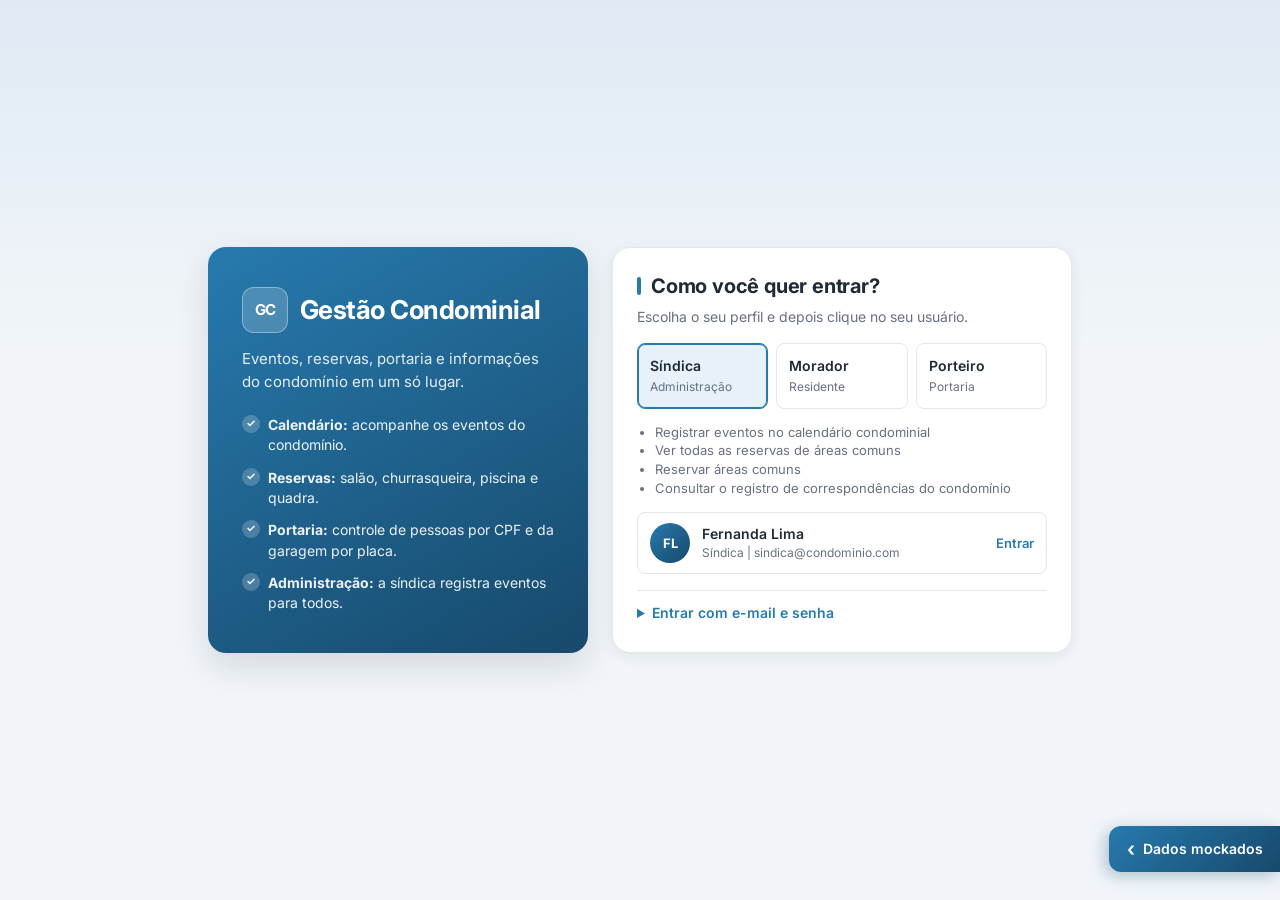
==== commit 643efc90: "pagina de achados  e perdidos adicionadas" ====
--- a/pages/calendario-condominial.html
+++ b/pages/calendario-condominial.html
@@ -1,46 +1,27 @@
 <!DOCTYPE html>
-<!--
-    calendario-condominial.html
-    Página principal após o login. Mostra o calendário do condomínio
-    (reaproveitando Calendario.js e Calendario.css) e, ao lado, o painel
-    de registro de eventos, liberado apenas para a síndica (administrador).
-
-    data-raiz="../" no <body>: esta página está um nível abaixo da raiz
-    (usado por caminho() em Comum.js para montar os links).
--->
 <html lang="pt-BR">
 <head>
     <meta charset="UTF-8">
     <meta name="viewport" content="width=device-width, initial-scale=1.0">
     <title>Calendário Condominial | Gestão Condominial</title>
-    <!-- Estilos do calendário (arquivo original) -->
     <link rel="stylesheet" href="../css/Calendario.css" />
-    <!-- Estilos das telas novas; vem depois para ajustar o layout da página -->
     <link rel="stylesheet" href="../css/Sistema.css" />
 </head>
 <body data-raiz="../">
-    <!-- Cabeçalho com menu e usuário logado, montado por renderizarTopo() em Comum.js -->
     <header id="topo" class="topo"></header>
 
     <main class="pagina">
-        <!-- "layout" coloca o calendário e o painel lado a lado (ou empilhados no celular) -->
         <div class="layout">
 
-            <!-- Calendário: mesma estrutura e ids do index.html, pois o Calendario.js
-                 procura estes elementos pelo id. O botão "Adicionar Evento" original
-                 foi omitido aqui: o registro passa pelo painel ao lado, que verifica
-                 a permissão do usuário. -->
             <div class="container">
                 <h1 class="header-title" style="text-align: center;">Calendário</h1>
 
-                <!-- Navegação entre meses -->
                 <div class="calendar-navigation">
                     <button id="prev-month" class="arrow-btn">&lt;</button>
                     <span id="month-title">Outubro 2026</span>
                     <button id="next-month" class="arrow-btn">&gt;</button>
                 </div>
 
-                <!-- Grade do mês: nomes dos dias + dias gerados pelo Calendario.js -->
                 <div class="calendar-grid">
                     <div class="day-name">Dom</div>
                     <div class="day-name">Seg</div>
@@ -53,37 +34,36 @@
                     <div id="calendar-days" class="days-container"></div>
                 </div>
 
-                <!-- Lista de eventos do dia clicado (aparece ao clicar em um dia) -->
                 <div id="list-container" class="list-container hidden">
                     <h2 id="calendar-description" class="calendar-description">Eventos em:</h2>
                     <div id="events-list"></div>
                 </div>
             </div>
 
-            <!-- Painel de registro de eventos (controlado por RegistroEvento.js) -->
             <section class="painel">
-                <h2 class="painel-titulo">Eventos do condomínio</h2>
+                <h2 class="painel-titulo">Eventos e avisos</h2>
                 <p class="painel-texto">
-                    Eventos registrados pela administração ficam visíveis no calendário para todos os moradores.
+                    Avisos, manutenções, assembleias e eventos são registrados apenas pela síndica
+                    e ficam visíveis para todos. As reservas de áreas comuns também aparecem no calendário.
                 </p>
 
-                <!-- Mensagens de sucesso, erro de validação ou acesso negado -->
                 <div id="mensagem-evento" class="mensagem hidden" role="alert"></div>
 
-                <!-- Abre o formulário (síndica) ou mostra "Acesso negado" (morador) -->
                 <button id="btn-novo-evento" type="button" class="btn btn-primario btn-bloco">Registrar evento</button>
 
-                <!-- Formulário do evento; começa escondido -->
                 <form id="form-evento" class="formulario hidden" novalidate>
                     <label class="campo">
                         Título
                         <input type="text" id="evento-titulo" maxlength="80" required>
                     </label>
                     <label class="campo">
+                        Tipo
+                        <select id="evento-tipo" required></select>
+                    </label>
+                    <label class="campo">
                         Data
                         <input type="date" id="evento-data" required>
                     </label>
-                    <!-- Início e término lado a lado -->
                     <div class="campo-linha">
                         <label class="campo">
                             Início
@@ -107,8 +87,7 @@
         </div>
     </main>
 
-    <!-- Ordem importa: RegistroEvento.js usa variáveis e funções do Calendario.js,
-         por isso é carregado por último. -->
+    
     <script src="../js/DadosMock.js"></script>
     <script src="../js/Comum.js"></script>
     <script src="../js/Calendario.js"></script>
--- a/css/Calendario.css
+++ b/css/Calendario.css
@@ -115,16 +115,6 @@
     padding-top: 15px;
 }
 
-.add-event {
-    width: 100%;
-    padding: 12px;
-}
-
-.add-event:disabled {
-    background-color: #ccc;
-    cursor: not-allowed;
-}
-
 .hidden {
     display: none;
 }
@@ -154,7 +144,7 @@
     margin: 2px 0;
 }
 
-.event-local {
+.event-place {
     font-size: 13px;
     color: #666;
     margin: 2px 0;
--- a/css/Sistema.css
+++ b/css/Sistema.css
@@ -18,8 +18,9 @@
  *   9. Login
  *  10. Página inicial
  *  11. Portaria
- *  12. Menu lateral "Dados mockados"
- *  13. Telas pequenas
+ *  12. Registro de correspondências
+ *  13. Menu lateral "Dados mockados"
+ *  14. Telas pequenas
  */
 
 /* ---------- 1. Fonte e variáveis ---------- */
@@ -973,6 +974,25 @@
     box-shadow: 0 2px 8px rgba(39, 122, 174, 0.35);
 }
 
+.item-encontrado-foto {
+    display: block;
+    max-width: 100%;
+    max-height: 280px;
+    margin: 12px 0;
+    object-fit: contain;
+    border-radius: var(--radius-md);
+}
+
+.lista-itens-vazia {
+    display: flex;
+    min-height: 55vh;
+    align-items: center;
+    justify-content: center;
+    text-align: center;
+    font-size: 18px;
+    color: var(--muted-color);
+}
+
 /* Campo + botão na mesma linha; o campo principal é grande e legível */
 .form-consulta {
     display: flex;
@@ -1149,7 +1169,104 @@
     color: var(--error-text);
 }
 
-/* ---------- 12. Menu lateral "Dados mockados" ---------- */
+/* ---------- 12. Registro de correspondências ---------- */
+
+/* O histórico é uma tabela larga: esta coluna é mais espaçosa que a da portaria */
+.coluna-larga {
+    max-width: 1000px;
+}
+
+/* Três contadores lado a lado: registros, pendentes e entregues */
+.resumo-correspondencias {
+    display: grid;
+    grid-template-columns: repeat(3, 1fr);
+    gap: 12px;
+    margin-bottom: 16px;
+}
+
+.resumo-item {
+    display: flex;
+    flex-direction: column;
+    gap: 2px;
+    padding: 16px 18px;
+    background: var(--card-background);
+    border: 1px solid var(--border-color);
+    border-left: 4px solid var(--primary-color);
+    border-radius: var(--radius-md);
+    box-shadow: var(--shadow-sm);
+}
+
+.resumo-pendente {
+    border-left-color: var(--error-border);
+}
+
+.resumo-entregue {
+    border-left-color: var(--success-border);
+}
+
+.resumo-valor {
+    font-size: 24px;
+    font-weight: 700;
+    letter-spacing: -0.02em;
+}
+
+.resumo-rotulo {
+    font-size: 12px;
+    font-weight: 600;
+    text-transform: uppercase;
+    letter-spacing: 0.04em;
+    color: var(--muted-color);
+}
+
+/* Filtros em linha; o botão "Limpar" acompanha a base dos campos */
+.filtros {
+    display: grid;
+    grid-template-columns: 2fr 1fr 1fr auto;
+    align-items: end;
+    gap: 12px;
+}
+
+/* Tabela do histórico: linhas mais altas e texto que pode quebrar */
+.tabela-correspondencias {
+    font-size: 13px;
+}
+
+.tabela-correspondencias th,
+.tabela-correspondencias td {
+    padding: 10px 12px;
+    white-space: normal;
+    vertical-align: top;
+}
+
+.tabela-legenda {
+    caption-side: bottom;
+    text-align: left;
+    padding-top: 10px;
+    font-size: 12px;
+    color: var(--muted-color);
+}
+
+.celula-principal {
+    font-weight: 600;
+}
+
+.celula-secundaria {
+    font-size: 12px;
+    color: var(--muted-color);
+}
+
+/* Célula com duas linhas: quem retirou e quando */
+.celula-dupla .celula-principal,
+.celula-dupla .celula-secundaria {
+    display: block;
+}
+
+.tag-pendente {
+    background: #fff4e0;
+    color: #8a5a00;
+}
+
+/* ---------- 13. Menu lateral "Dados mockados" ---------- */
 
 /* Painel fixo na direita; começa escondido fora da tela.
    O botão (.dados-alca) fica preso à borda esquerda do painel,
@@ -1269,7 +1386,17 @@
     background: #ffffff;
 }
 
-/* ---------- 13. Telas pequenas ---------- */
+/* ---------- 14. Telas pequenas ---------- */
+
+@media (max-width: 860px) {
+    .filtros {
+        grid-template-columns: 1fr 1fr;
+    }
+
+    .filtros .btn {
+        grid-column: 1 / -1;
+    }
+}
 
 @media (max-width: 640px) {
     .topo {
@@ -1295,6 +1422,14 @@
         grid-template-columns: 1fr;
     }
 
+    .resumo-correspondencias {
+        grid-template-columns: 1fr;
+    }
+
+    .filtros {
+        grid-template-columns: 1fr;
+    }
+
     .form-consulta {
         flex-direction: column;
         align-items: stretch;
@@ -1320,3 +1455,39 @@
 .day.selected {
     color: #ffffff;
 }
+
+/* ---------- Etiquetas de tipo de evento (calendário) ---------- */
+
+/* Etiqueta pequena acima do título do evento, com uma cor por tipo */
+.event-tag {
+    display: inline-block;
+    margin-bottom: 6px;
+    padding: 2px 8px;
+    border-radius: 999px;
+    font-size: 11px;
+    font-weight: 700;
+    text-transform: uppercase;
+    letter-spacing: 0.04em;
+    background: var(--primary-soft);
+    color: var(--primary-color);
+}
+
+.event-tag-aviso {
+    background: #fff4e0;
+    color: #8a5a00;
+}
+
+.event-tag-manutencao {
+    background: #eef1f5;
+    color: #4a5565;
+}
+
+.event-tag-assembleia {
+    background: #f1ecfb;
+    color: #5b3a9e;
+}
+
+.event-tag-reserva {
+    background: #e9f7ee;
+    color: #1e6b34;
+}
